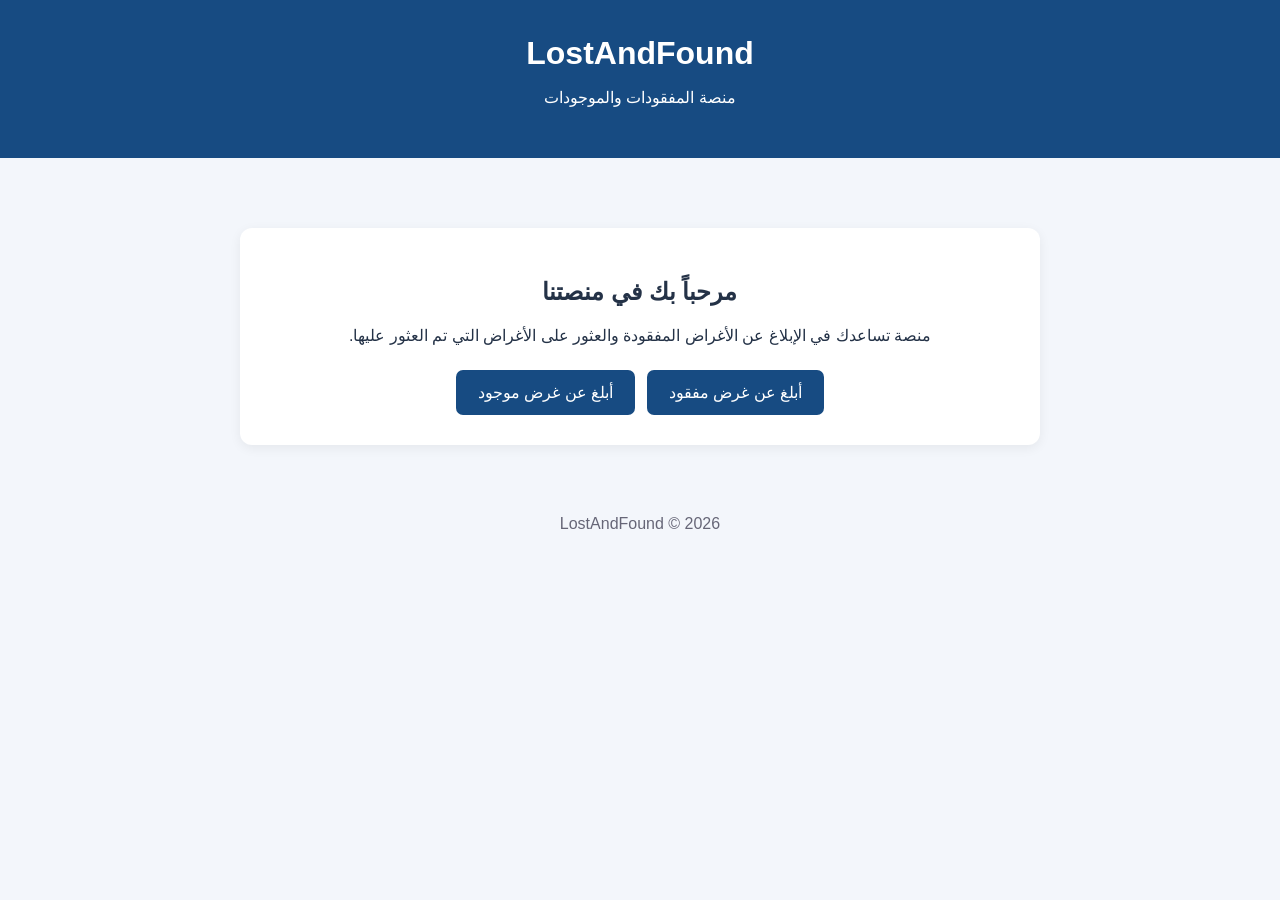
==== index.html @ efabbede "Add initial HTML structure for LostAndFound site" ====
<!DOCTYPE html>
<html lang="ar" dir="rtl">
<head>
    <meta charset="UTF-8">
    <meta name="viewport" content="width=device-width, initial-scale=1.0">
    <title>LostAndFound | المفقودات والموجودات</title>
    <style>
        body {
            font-family: Arial, sans-serif;
            margin: 0;
            background: #f3f6fb;
            color: #243247;
            text-align: center;
        }
        header {
            background: #174b82;
            color: white;
            padding: 35px 15px;
        }
        header h1 { margin: 0 0 12px; }
        main {
            max-width: 800px;
            margin: 50px auto;
            padding: 20px;
        }
        .card {
            background: white;
            padding: 30px;
            border-radius: 12px;
            box-shadow: 0 3px 12px #00000010;
        }
        .actions {
            display: flex;
            justify-content: center;
            gap: 12px;
            flex-wrap: wrap;
            margin-top: 25px;
        }
        button {
            background: #174b82;
            color: white;
            border: 0;
            padding: 13px 22px;
            border-radius: 7px;
            cursor: pointer;
            font-size: 16px;
        }
        button:hover { background: #10365e; }
        footer { margin-top: 45px; color: #667; }
    </style>
</head>
<body>
    <header>
        <h1>LostAndFound</h1>
        <p>منصة المفقودات والموجودات</p>
    </header>

    <main>
        <div class="card">
            <h2>مرحباً بك في منصتنا</h2>
            <p>
                منصة تساعدك في الإبلاغ عن الأغراض المفقودة
                والعثور على الأغراض التي تم العثور عليها.
            </p>

            <div class="actions">
                <button onclick="alert('سيتم تفعيل هذه الخدمة قريباً')">
                    أبلغ عن غرض مفقود
                </button>
                <button onclick="alert('سيتم تفعيل هذه الخدمة قريباً')">
                    أبلغ عن غرض موجود
                </button>
            </div>
        </div>
    </main>

    <footer>
        <p>LostAndFound © 2026</p>
    </footer>
</body>
</html>
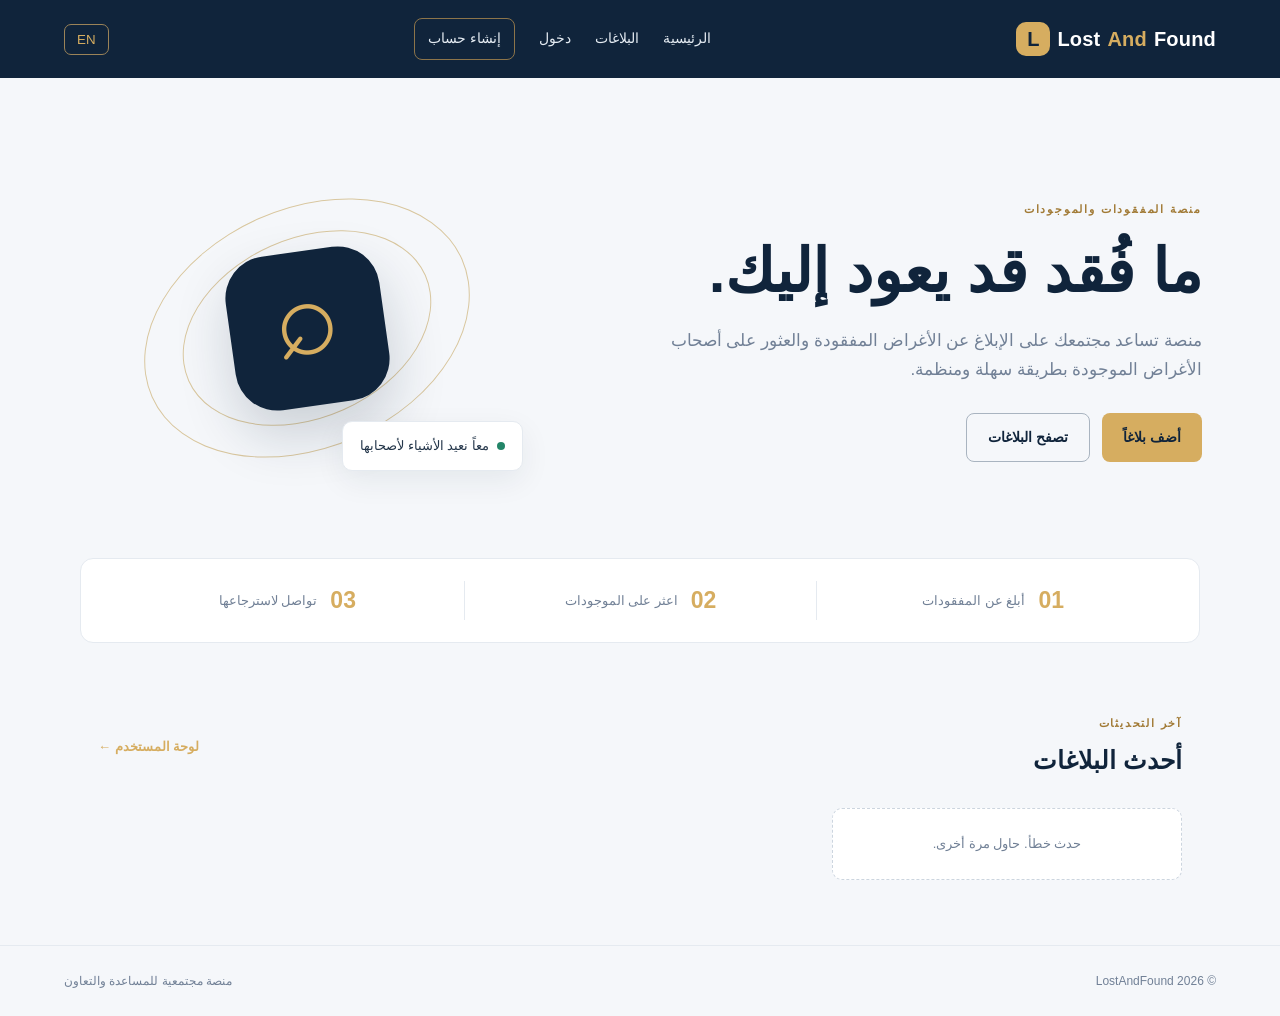
==== commit 196caad4: "Add files via upload" ====
--- a/index.html
+++ b/index.html
@@ -1,82 +1,21 @@
-
 <!DOCTYPE html>
 <html lang="ar" dir="rtl">
 <head>
-    <meta charset="UTF-8">
-    <meta name="viewport" content="width=device-width, initial-scale=1.0">
-    <title>LostAndFound | المفقودات والموجودات</title>
-    <style>
-        body {
-            font-family: Arial, sans-serif;
-            margin: 0;
-            background: #f3f6fb;
-            color: #243247;
-            text-align: center;
-        }
-        header {
-            background: #174b82;
-            color: white;
-            padding: 35px 15px;
-        }
-        header h1 { margin: 0 0 12px; }
-        main {
-            max-width: 800px;
-            margin: 50px auto;
-            padding: 20px;
-        }
-        .card {
-            background: white;
-            padding: 30px;
-            border-radius: 12px;
-            box-shadow: 0 3px 12px #00000010;
-        }
-        .actions {
-            display: flex;
-            justify-content: center;
-            gap: 12px;
-            flex-wrap: wrap;
-            margin-top: 25px;
-        }
-        button {
-            background: #174b82;
-            color: white;
-            border: 0;
-            padding: 13px 22px;
-            border-radius: 7px;
-            cursor: pointer;
-            font-size: 16px;
-        }
-        button:hover { background: #10365e; }
-        footer { margin-top: 45px; color: #667; }
-    </style>
+  <meta charset="UTF-8"><meta name="viewport" content="width=device-width, initial-scale=1">
+  <title>LostAndFound | المفقودات والموجودات</title><link rel="stylesheet" href="style.css">
 </head>
 <body>
-    <header>
-        <h1>LostAndFound</h1>
-        <p>منصة المفقودات والموجودات</p>
-    </header>
-
-    <main>
-        <div class="card">
-            <h2>مرحباً بك في منصتنا</h2>
-            <p>
-                منصة تساعدك في الإبلاغ عن الأغراض المفقودة
-                والعثور على الأغراض التي تم العثور عليها.
-            </p>
-
-            <div class="actions">
-                <button onclick="alert('سيتم تفعيل هذه الخدمة قريباً')">
-                    أبلغ عن غرض مفقود
-                </button>
-                <button onclick="alert('سيتم تفعيل هذه الخدمة قريباً')">
-                    أبلغ عن غرض موجود
-                </button>
-            </div>
-        </div>
-    </main>
-
-    <footer>
-        <p>LostAndFound © 2026</p>
-    </footer>
-</body>
-</html>
+<header class="topbar"><a class="brand" href="index.html"><span class="brand-mark">L</span> Lost<span>And</span>Found</a>
+<nav><a href="index.html" data-ar="الرئيسية" data-en="Home">الرئيسية</a><a href="#latest" data-ar="البلاغات" data-en="Reports">البلاغات</a><a href="login.html" data-ar="دخول" data-en="Login">دخول</a><a class="nav-cta" href="register.html" data-ar="إنشاء حساب" data-en="Create account">إنشاء حساب</a></nav>
+<button class="lang" id="langBtn" type="button">EN</button></header>
+<main>
+<section class="hero"><div class="hero-copy"><span class="eyebrow" data-ar="منصة المفقودات والموجودات" data-en="Lost & Found Community Platform">منصة المفقودات والموجودات</span>
+<h1 data-ar="ما فُقد قد يعود إليك." data-en="What was lost can find its way back.">ما فُقد قد يعود إليك.</h1>
+<p data-ar="منصة تساعد مجتمعك على الإبلاغ عن الأغراض المفقودة والعثور على أصحاب الأغراض الموجودة بطريقة سهلة ومنظمة." data-en="A simple way for your community to report lost items and help found belongings reach their owners.">منصة تساعد مجتمعك على الإبلاغ عن الأغراض المفقودة والعثور على أصحاب الأغراض الموجودة بطريقة سهلة ومنظمة.</p>
+<div class="hero-actions"><a class="btn btn-gold" href="report.html" data-ar="أضف بلاغاً" data-en="Post a report">أضف بلاغاً</a><a class="btn btn-outline" href="#latest" data-ar="تصفح البلاغات" data-en="Browse reports">تصفح البلاغات</a></div></div>
+<div class="hero-art"><div class="orbit orbit-one"></div><div class="orbit orbit-two"></div><div class="hero-symbol">⌕</div><div class="floating-card"><span class="dot"></span><span data-ar="معاً نعيد الأشياء لأصحابها" data-en="Together, things find their way home">معاً نعيد الأشياء لأصحابها</span></div></div></section>
+<section class="stats"><div><strong>01</strong><span data-ar="أبلغ عن المفقودات" data-en="Report lost items">أبلغ عن المفقودات</span></div><div><strong>02</strong><span data-ar="اعثر على الموجودات" data-en="Find found items">اعثر على الموجودات</span></div><div><strong>03</strong><span data-ar="تواصل لاسترجاعها" data-en="Request a return">تواصل لاسترجاعها</span></div></section>
+<section id="latest" class="section"><div class="section-heading"><div><span class="eyebrow" data-ar="آخر التحديثات" data-en="LATEST UPDATES">آخر التحديثات</span><h2 data-ar="أحدث البلاغات" data-en="Recent reports">أحدث البلاغات</h2></div><a class="text-link" href="login.html" data-ar="لوحة المستخدم ←" data-en="User dashboard →">لوحة المستخدم ←</a></div><div id="itemsGrid" class="items-grid"><p class="muted" data-ar="جارٍ تحميل البلاغات..." data-en="Loading reports...">جارٍ تحميل البلاغات...</p></div></section>
+</main><footer><span>© 2026 LostAndFound</span><span data-ar="منصة مجتمعية للمساعدة والتعاون" data-en="A community platform built on helping each other">منصة مجتمعية للمساعدة والتعاون</span></footer>
+<script src="app.js"></script><script>loadPublicItems();</script>
+</body></html>
--- a/style.css
+++ b/style.css
@@ -0,0 +1 @@
+:root{--navy:#10243b;--navy2:#183653;--gold:#d6ad60;--gold-light:#f3e6c8;--ink:#24364a;--muted:#718096;--paper:#f5f7fa;--white:#fff;--line:#e5eaf0;--green:#238568;--red:#b94a48}*{box-sizing:border-box}body{margin:0;background:var(--paper);color:var(--ink);font-family:Tahoma,Arial,sans-serif;line-height:1.7}a{color:inherit;text-decoration:none}.topbar{height:78px;background:var(--navy);color:#fff;display:flex;align-items:center;justify-content:space-between;padding:0 max(5%,calc((100% - 1180px)/2));gap:22px}.brand{font-size:20px;font-weight:800;letter-spacing:.2px;display:flex;align-items:center;gap:7px;direction:ltr}.brand>span:not(.brand-mark){color:var(--gold)}.brand-mark{display:grid;place-items:center;width:34px;height:34px;background:var(--gold);color:var(--navy);border-radius:10px;font-weight:900}.topbar nav,.top-actions{display:flex;align-items:center;gap:24px}.topbar nav a{font-size:14px;color:#e4ebf2}.topbar nav a:hover,.text-link{color:var(--gold)}.nav-cta{border:1px solid #8c744a;border-radius:8px;padding:8px 13px}.lang{background:transparent;color:var(--gold);border:1px solid #9b8358;border-radius:7px;padding:7px 12px;cursor:pointer}.hero{max-width:1180px;margin:55px auto 35px;padding:40px 28px;display:grid;grid-template-columns:1.15fr .85fr;align-items:center;gap:45px;min-height:390px}.eyebrow{font-size:11px;letter-spacing:1.8px;color:#a17a35;font-weight:800}.hero h1{font-size:clamp(38px,5vw,60px);line-height:1.25;color:var(--navy);margin:13px 0 18px;max-width:620px}.hero-copy>p{font-size:17px;color:var(--muted);max-width:580px}.hero-actions{display:flex;gap:12px;margin-top:28px;flex-wrap:wrap}.btn{display:inline-flex;align-items:center;justify-content:center;border:0;border-radius:8px;padding:12px 21px;font-weight:700;font-size:14px;cursor:pointer;transition:.2s}.btn-gold{background:var(--gold);color:var(--navy)}.btn-gold:hover{background:#e4c27e;transform:translateY(-1px)}.btn-outline{border:1px solid #a9b4c0;color:var(--navy);background:transparent}.topbar .btn-outline{color:#fff;border-color:#8292a2}.btn-small{padding:7px 12px}.btn-full{width:100%;margin-top:18px}.hero-art{height:310px;position:relative;display:grid;place-items:center}.orbit{position:absolute;border:1px solid #d9c79f;border-radius:50%;transform:rotate(-24deg)}.orbit-one{width:260px;height:180px}.orbit-two{width:340px;height:240px}.hero-symbol{width:155px;height:155px;border-radius:42px;background:var(--navy);color:var(--gold);font-size:110px;line-height:130px;text-align:center;box-shadow:0 25px 55px #10243b30;transform:rotate(-8deg)}.floating-card{position:absolute;bottom:12px;right:3%;background:#fff;border:1px solid var(--line);padding:13px 17px;border-radius:10px;box-shadow:0 10px 30px #10243b12;font-size:13px}.dot{display:inline-block;width:8px;height:8px;background:var(--green);border-radius:50%;margin-inline-end:8px}.stats{max-width:1120px;margin:0 auto 55px;display:grid;grid-template-columns:repeat(3,1fr);background:#fff;border:1px solid var(--line);border-radius:13px;padding:22px 30px}.stats div{display:flex;align-items:center;gap:13px;justify-content:center;border-inline-end:1px solid var(--line)}.stats div:last-child{border:0}.stats strong{font-size:23px;color:var(--gold)}.stats span{font-size:13px;color:var(--muted)}.section{max-width:1120px;margin:65px auto;padding:0 18px}.section-heading{display:flex;align-items:center;justify-content:space-between;margin-bottom:22px}.section-heading h2{font-size:25px;color:var(--navy);margin:4px 0}.text-link{font-size:13px;font-weight:700}.items-grid{display:grid;grid-template-columns:repeat(3,1fr);gap:17px}.item-card,.auth-card,.form-card{background:#fff;border:1px solid var(--line);border-radius:13px;padding:22px;box-shadow:0 8px 24px #10243b08}.item-card h3{margin:8px 0;color:var(--navy)}.item-card p{color:var(--muted);font-size:13px}.item-meta{display:flex;gap:12px;flex-wrap:wrap;color:var(--muted);font-size:12px}.tag{display:inline-block;padding:4px 9px;border-radius:20px;background:var(--gold-light);color:#78591e;font-size:11px;font-weight:700}.tag.lost{background:#fbe9e7;color:#a4423e}.item-image{width:100%;height:145px;object-fit:cover;border-radius:9px;background:#edf1f5}.muted{color:var(--muted)}footer{border-top:1px solid var(--line);padding:25px 5%;display:flex;justify-content:space-between;color:var(--muted);font-size:12px}.auth-page{min-height:100vh;background:linear-gradient(135deg,#f4f6f9,#e9eef4)}.auth-wrap{min-height:calc(100vh - 78px);display:grid;place-items:center;padding:35px 16px}.auth-card,.form-card{width:min(100%,480px);padding:36px}.auth-card h1,.form-card h1{color:var(--navy);font-size:29px;margin:7px 0}.auth-card form,.form-card form{margin-top:25px}.auth-switch{text-align:center;font-size:13px;color:var(--muted);margin:23px 0 0}.auth-switch a{color:#9b742f;font-weight:700}label{display:block;font-size:13px;font-weight:700;color:var(--navy);margin:15px 0 7px}input,select,textarea{width:100%;padding:12px 13px;border:1px solid #dce3ea;border-radius:8px;background:#fff;font:inherit;font-size:14px;color:var(--ink);outline:none}input:focus,select:focus,textarea:focus{border-color:#b99552;box-shadow:0 0 0 3px #d6ad6020}textarea{resize:vertical}.form-message{font-size:13px;min-height:20px;color:var(--red)}.form-message.success{color:var(--green)}.form-wrap{max-width:720px;margin:45px auto;padding:0 16px}.form-card{width:100%}.dashboard{max-width:1120px;margin:45px auto;padding:0 18px}.welcome-row{display:flex;justify-content:space-between;align-items:center;gap:15px}.welcome-row h1{color:var(--navy);margin:4px 0}.claims-list{display:grid;gap:12px}.claim-row{background:#fff;border:1px solid var(--line);border-radius:10px;padding:16px 18px;display:flex;justify-content:space-between;align-items:center;gap:15px}.claim-row p{margin:4px 0;color:var(--muted);font-size:13px}.claim-actions{display:flex;gap:8px;flex-wrap:wrap}.empty{background:#fff;border:1px dashed #ccd5df;border-radius:10px;padding:24px;text-align:center;color:var(--muted);font-size:13px}.status-select{width:auto;padding:7px;font-size:12px}.rtl{direction:rtl}@media(max-width:800px){.hero{grid-template-columns:1fr;margin-top:20px;padding:25px 20px}.hero-art{height:240px}.items-grid{grid-template-columns:repeat(2,1fr)}.stats{margin:0 15px 35px;padding:18px 8px}.stats div{gap:6px;flex-direction:column;text-align:center}.topbar{padding:0 16px}.topbar nav{gap:10px}.topbar nav a{font-size:12px}}@media(max-width:560px){.topbar{height:auto;min-height:70px;flex-wrap:wrap;padding:13px 15px}.topbar nav{order:3;width:100%;justify-content:center}.items-grid{grid-template-columns:1fr}.auth-card,.form-card{padding:25px 19px}.section{margin:40px auto}.claim-row,.welcome-row{align-items:flex-start;flex-direction:column}footer{gap:8px;flex-direction:column}.hero h1{font-size:38px}}
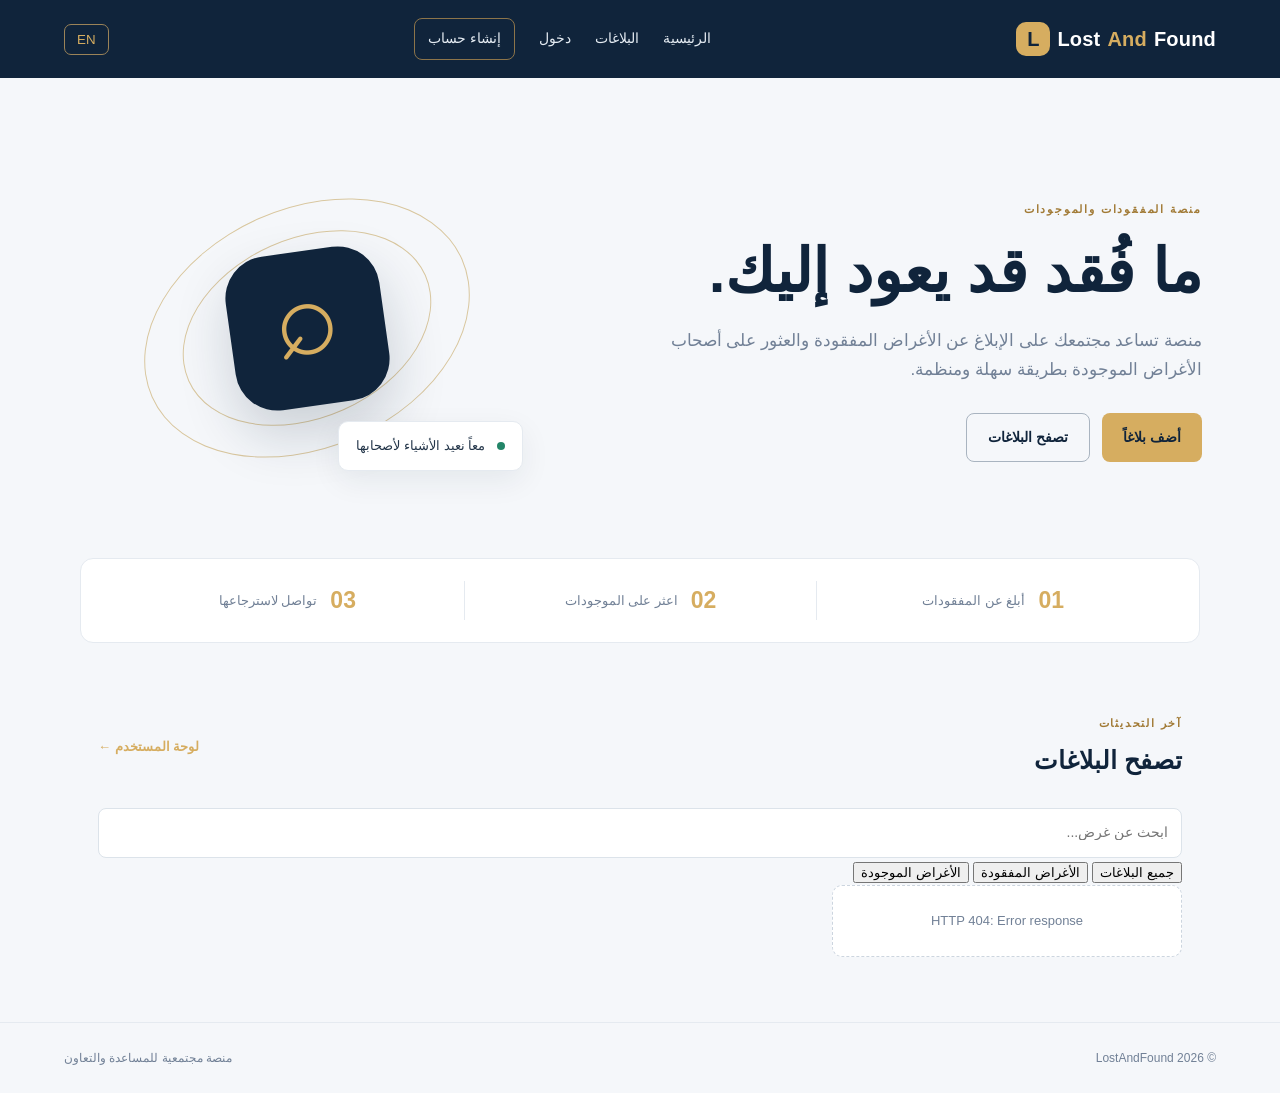
==== commit d7c95b69: "Refactor HTML structure and content" ====
--- a/index.html
+++ b/index.html
@@ -1,21 +1,189 @@
+
 <!DOCTYPE html>
 <html lang="ar" dir="rtl">
 <head>
-  <meta charset="UTF-8"><meta name="viewport" content="width=device-width, initial-scale=1">
-  <title>LostAndFound | المفقودات والموجودات</title><link rel="stylesheet" href="style.css">
+  <meta charset="UTF-8">
+  <meta name="viewport" content="width=device-width, initial-scale=1">
+  <title>LostAndFound | المفقودات والموجودات</title>
+  <link rel="stylesheet" href="style.css">
 </head>
 <body>
-<header class="topbar"><a class="brand" href="index.html"><span class="brand-mark">L</span> Lost<span>And</span>Found</a>
-<nav><a href="index.html" data-ar="الرئيسية" data-en="Home">الرئيسية</a><a href="#latest" data-ar="البلاغات" data-en="Reports">البلاغات</a><a href="login.html" data-ar="دخول" data-en="Login">دخول</a><a class="nav-cta" href="register.html" data-ar="إنشاء حساب" data-en="Create account">إنشاء حساب</a></nav>
-<button class="lang" id="langBtn" type="button">EN</button></header>
+
+<header class="topbar">
+  <a class="brand" href="index.html">
+    <span class="brand-mark">L</span>
+    Lost<span>And</span>Found
+  </a>
+
+  <nav>
+    <a href="index.html" data-ar="الرئيسية" data-en="Home">الرئيسية</a>
+    <a href="#latest" data-ar="البلاغات" data-en="Reports">البلاغات</a>
+    <a href="login.html" data-ar="دخول" data-en="Login">دخول</a>
+    <a class="nav-cta" href="register.html"
+       data-ar="إنشاء حساب" data-en="Create account">إنشاء حساب</a>
+  </nav>
+
+  <button class="lang" id="langBtn" type="button">EN</button>
+</header>
+
 <main>
-<section class="hero"><div class="hero-copy"><span class="eyebrow" data-ar="منصة المفقودات والموجودات" data-en="Lost & Found Community Platform">منصة المفقودات والموجودات</span>
-<h1 data-ar="ما فُقد قد يعود إليك." data-en="What was lost can find its way back.">ما فُقد قد يعود إليك.</h1>
-<p data-ar="منصة تساعد مجتمعك على الإبلاغ عن الأغراض المفقودة والعثور على أصحاب الأغراض الموجودة بطريقة سهلة ومنظمة." data-en="A simple way for your community to report lost items and help found belongings reach their owners.">منصة تساعد مجتمعك على الإبلاغ عن الأغراض المفقودة والعثور على أصحاب الأغراض الموجودة بطريقة سهلة ومنظمة.</p>
-<div class="hero-actions"><a class="btn btn-gold" href="report.html" data-ar="أضف بلاغاً" data-en="Post a report">أضف بلاغاً</a><a class="btn btn-outline" href="#latest" data-ar="تصفح البلاغات" data-en="Browse reports">تصفح البلاغات</a></div></div>
-<div class="hero-art"><div class="orbit orbit-one"></div><div class="orbit orbit-two"></div><div class="hero-symbol">⌕</div><div class="floating-card"><span class="dot"></span><span data-ar="معاً نعيد الأشياء لأصحابها" data-en="Together, things find their way home">معاً نعيد الأشياء لأصحابها</span></div></div></section>
-<section class="stats"><div><strong>01</strong><span data-ar="أبلغ عن المفقودات" data-en="Report lost items">أبلغ عن المفقودات</span></div><div><strong>02</strong><span data-ar="اعثر على الموجودات" data-en="Find found items">اعثر على الموجودات</span></div><div><strong>03</strong><span data-ar="تواصل لاسترجاعها" data-en="Request a return">تواصل لاسترجاعها</span></div></section>
-<section id="latest" class="section"><div class="section-heading"><div><span class="eyebrow" data-ar="آخر التحديثات" data-en="LATEST UPDATES">آخر التحديثات</span><h2 data-ar="أحدث البلاغات" data-en="Recent reports">أحدث البلاغات</h2></div><a class="text-link" href="login.html" data-ar="لوحة المستخدم ←" data-en="User dashboard →">لوحة المستخدم ←</a></div><div id="itemsGrid" class="items-grid"><p class="muted" data-ar="جارٍ تحميل البلاغات..." data-en="Loading reports...">جارٍ تحميل البلاغات...</p></div></section>
-</main><footer><span>© 2026 LostAndFound</span><span data-ar="منصة مجتمعية للمساعدة والتعاون" data-en="A community platform built on helping each other">منصة مجتمعية للمساعدة والتعاون</span></footer>
-<script src="app.js"></script><script>loadPublicItems();</script>
-</body></html>+
+  <!-- القسم الرئيسي -->
+  <section class="hero">
+    <div class="hero-copy">
+      <span class="eyebrow"
+        data-ar="منصة المفقودات والموجودات"
+        data-en="Lost & Found Community Platform">
+        منصة المفقودات والموجودات
+      </span>
+
+      <h1
+        data-ar="ما فُقد قد يعود إليك."
+        data-en="What was lost can find its way back.">
+        ما فُقد قد يعود إليك.
+      </h1>
+
+      <p
+        data-ar="منصة تساعد مجتمعك على الإبلاغ عن الأغراض المفقودة والعثور على أصحاب الأغراض الموجودة بطريقة سهلة ومنظمة."
+        data-en="A simple way for your community to report lost items and help found belongings reach their owners.">
+        منصة تساعد مجتمعك على الإبلاغ عن الأغراض المفقودة والعثور على أصحاب الأغراض الموجودة بطريقة سهلة ومنظمة.
+      </p>
+
+      <div class="hero-actions">
+        <a class="btn btn-gold" href="report.html"
+           data-ar="أضف بلاغاً" data-en="Post a report">
+          أضف بلاغاً
+        </a>
+
+        <a class="btn btn-outline" href="#latest"
+           data-ar="تصفح البلاغات" data-en="Browse reports">
+          تصفح البلاغات
+        </a>
+      </div>
+    </div>
+
+    <div class="hero-art">
+      <div class="orbit orbit-one"></div>
+      <div class="orbit orbit-two"></div>
+      <div class="hero-symbol">⌕</div>
+
+      <div class="floating-card">
+        <span class="dot"></span>
+        <span data-ar="معاً نعيد الأشياء لأصحابها"
+              data-en="Together, things find their way home">
+          معاً نعيد الأشياء لأصحابها
+        </span>
+      </div>
+    </div>
+  </section>
+
+  <!-- خطوات استخدام المنصة -->
+  <section class="stats">
+    <div>
+      <strong>01</strong>
+      <span data-ar="أبلغ عن المفقودات"
+            data-en="Report lost items">أبلغ عن المفقودات</span>
+    </div>
+
+    <div>
+      <strong>02</strong>
+      <span data-ar="اعثر على الموجودات"
+            data-en="Find found items">اعثر على الموجودات</span>
+    </div>
+
+    <div>
+      <strong>03</strong>
+      <span data-ar="تواصل لاسترجاعها"
+            data-en="Request a return">تواصل لاسترجاعها</span>
+    </div>
+  </section>
+
+  <!-- البلاغات والتصنيف -->
+  <section id="latest" class="section">
+
+    <div class="section-heading">
+      <div>
+        <span class="eyebrow"
+          data-ar="آخر التحديثات"
+          data-en="LATEST UPDATES">آخر التحديثات</span>
+
+        <h2 data-ar="تصفح البلاغات"
+            data-en="Browse reports">تصفح البلاغات</h2>
+      </div>
+
+      <a class="text-link" href="login.html"
+         data-ar="لوحة المستخدم ←"
+         data-en="User dashboard →">
+        لوحة المستخدم ←
+      </a>
+    </div>
+
+    <!-- البحث -->
+    <div class="report-filters">
+
+      <input
+        type="search"
+        id="reportSearch"
+        class="report-search"
+        placeholder="ابحث عن غرض..."
+        data-ar-placeholder="ابحث عن غرض..."
+        data-en-placeholder="Search for an item..."
+        aria-label="Search reports">
+
+      <!-- أزرار التصنيف -->
+      <div class="filter-buttons">
+
+        <button type="button"
+          class="filter-btn active"
+          data-filter="all"
+          onclick="filterPublicItems('all')">
+          <span data-ar="جميع البلاغات"
+                data-en="All reports">جميع البلاغات</span>
+        </button>
+
+        <button type="button"
+          class="filter-btn"
+          data-filter="lost"
+          onclick="filterPublicItems('lost')">
+          <span data-ar="الأغراض المفقودة"
+                data-en="Lost items">الأغراض المفقودة</span>
+        </button>
+
+        <button type="button"
+          class="filter-btn"
+          data-filter="found"
+          onclick="filterPublicItems('found')">
+          <span data-ar="الأغراض الموجودة"
+                data-en="Found items">الأغراض الموجودة</span>
+        </button>
+
+      </div>
+    </div>
+
+    <!-- مكان عرض البلاغات -->
+    <div id="itemsGrid" class="items-grid">
+      <p class="muted"
+         data-ar="جارٍ تحميل البلاغات..."
+         data-en="Loading reports...">
+        جارٍ تحميل البلاغات...
+      </p>
+    </div>
+
+  </section>
+</main>
+
+<footer>
+  <span>© 2026 LostAndFound</span>
+  <span data-ar="منصة مجتمعية للمساعدة والتعاون"
+        data-en="A community platform built on helping each other">
+    منصة مجتمعية للمساعدة والتعاون
+  </span>
+</footer>
+
+<script src="app.js"></script>
+<script>
+  loadPublicItems();
+</script>
+
+</body>
+</html>
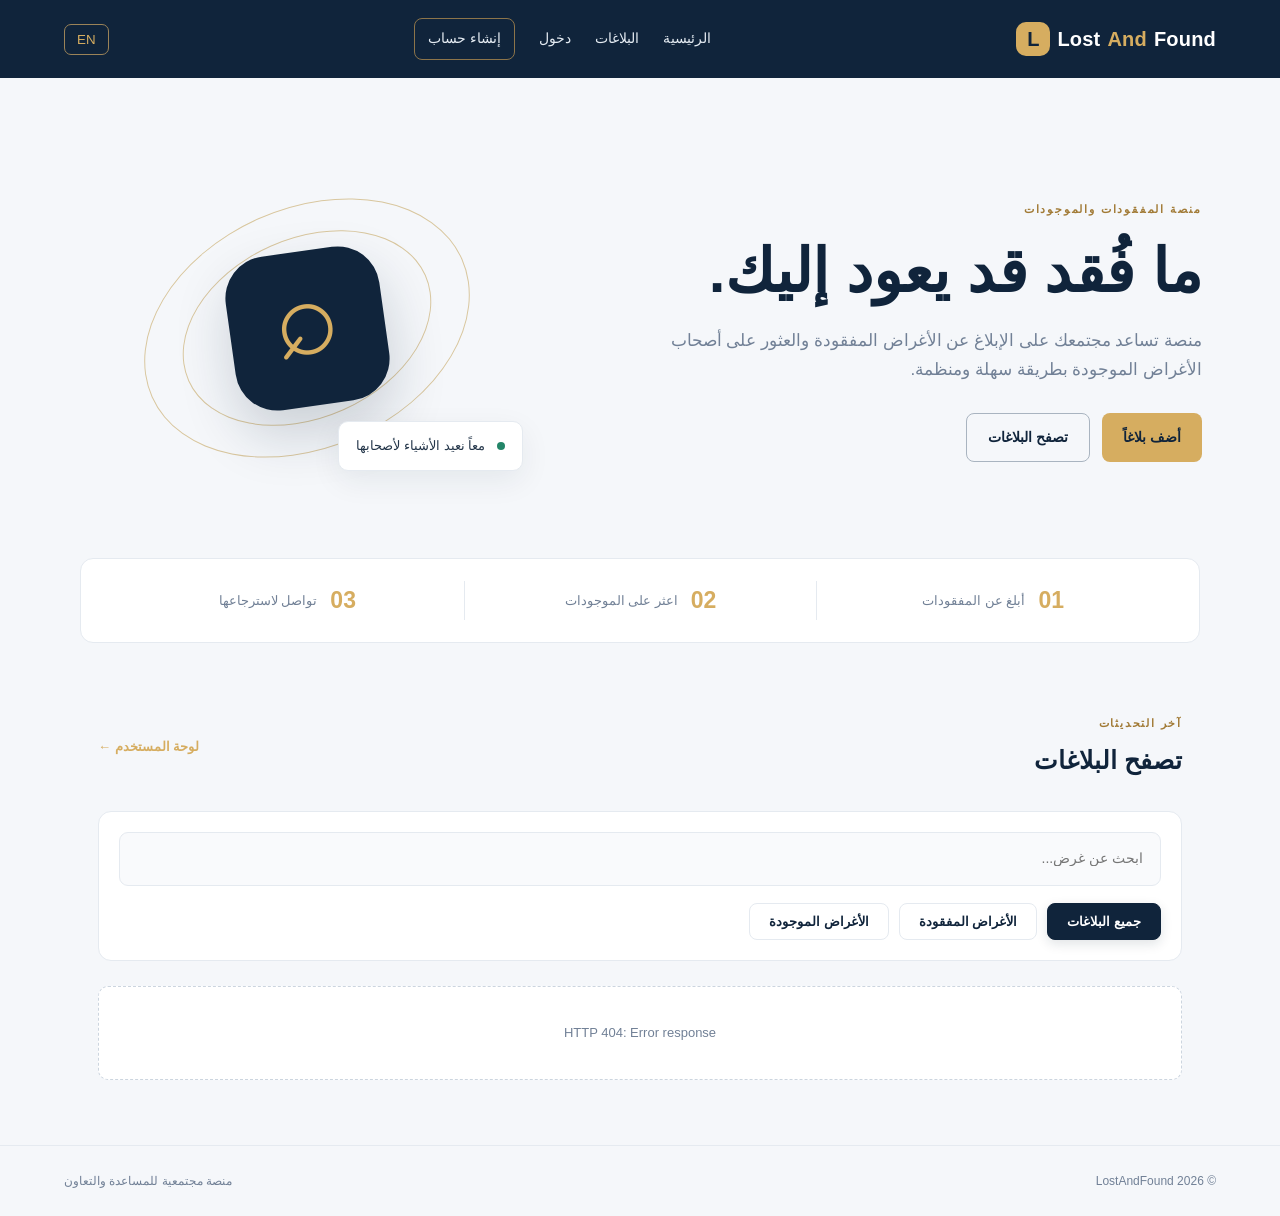
==== commit 4fb840b6: "Update comments in index.html for clarity" ====
--- a/index.html
+++ b/index.html
@@ -118,7 +118,7 @@
       </a>
     </div>
 
-    <!-- البحث -->
+    <!-- البحث والتصفية -->
     <div class="report-filters">
 
       <input
@@ -130,7 +130,6 @@
         data-en-placeholder="Search for an item..."
         aria-label="Search reports">
 
-      <!-- أزرار التصنيف -->
       <div class="filter-buttons">
 
         <button type="button"
--- a/style.css
+++ b/style.css
@@ -1 +1,113 @@
-:root{--navy:#10243b;--navy2:#183653;--gold:#d6ad60;--gold-light:#f3e6c8;--ink:#24364a;--muted:#718096;--paper:#f5f7fa;--white:#fff;--line:#e5eaf0;--green:#238568;--red:#b94a48}*{box-sizing:border-box}body{margin:0;background:var(--paper);color:var(--ink);font-family:Tahoma,Arial,sans-serif;line-height:1.7}a{color:inherit;text-decoration:none}.topbar{height:78px;background:var(--navy);color:#fff;display:flex;align-items:center;justify-content:space-between;padding:0 max(5%,calc((100% - 1180px)/2));gap:22px}.brand{font-size:20px;font-weight:800;letter-spacing:.2px;display:flex;align-items:center;gap:7px;direction:ltr}.brand>span:not(.brand-mark){color:var(--gold)}.brand-mark{display:grid;place-items:center;width:34px;height:34px;background:var(--gold);color:var(--navy);border-radius:10px;font-weight:900}.topbar nav,.top-actions{display:flex;align-items:center;gap:24px}.topbar nav a{font-size:14px;color:#e4ebf2}.topbar nav a:hover,.text-link{color:var(--gold)}.nav-cta{border:1px solid #8c744a;border-radius:8px;padding:8px 13px}.lang{background:transparent;color:var(--gold);border:1px solid #9b8358;border-radius:7px;padding:7px 12px;cursor:pointer}.hero{max-width:1180px;margin:55px auto 35px;padding:40px 28px;display:grid;grid-template-columns:1.15fr .85fr;align-items:center;gap:45px;min-height:390px}.eyebrow{font-size:11px;letter-spacing:1.8px;color:#a17a35;font-weight:800}.hero h1{font-size:clamp(38px,5vw,60px);line-height:1.25;color:var(--navy);margin:13px 0 18px;max-width:620px}.hero-copy>p{font-size:17px;color:var(--muted);max-width:580px}.hero-actions{display:flex;gap:12px;margin-top:28px;flex-wrap:wrap}.btn{display:inline-flex;align-items:center;justify-content:center;border:0;border-radius:8px;padding:12px 21px;font-weight:700;font-size:14px;cursor:pointer;transition:.2s}.btn-gold{background:var(--gold);color:var(--navy)}.btn-gold:hover{background:#e4c27e;transform:translateY(-1px)}.btn-outline{border:1px solid #a9b4c0;color:var(--navy);background:transparent}.topbar .btn-outline{color:#fff;border-color:#8292a2}.btn-small{padding:7px 12px}.btn-full{width:100%;margin-top:18px}.hero-art{height:310px;position:relative;display:grid;place-items:center}.orbit{position:absolute;border:1px solid #d9c79f;border-radius:50%;transform:rotate(-24deg)}.orbit-one{width:260px;height:180px}.orbit-two{width:340px;height:240px}.hero-symbol{width:155px;height:155px;border-radius:42px;background:var(--navy);color:var(--gold);font-size:110px;line-height:130px;text-align:center;box-shadow:0 25px 55px #10243b30;transform:rotate(-8deg)}.floating-card{position:absolute;bottom:12px;right:3%;background:#fff;border:1px solid var(--line);padding:13px 17px;border-radius:10px;box-shadow:0 10px 30px #10243b12;font-size:13px}.dot{display:inline-block;width:8px;height:8px;background:var(--green);border-radius:50%;margin-inline-end:8px}.stats{max-width:1120px;margin:0 auto 55px;display:grid;grid-template-columns:repeat(3,1fr);background:#fff;border:1px solid var(--line);border-radius:13px;padding:22px 30px}.stats div{display:flex;align-items:center;gap:13px;justify-content:center;border-inline-end:1px solid var(--line)}.stats div:last-child{border:0}.stats strong{font-size:23px;color:var(--gold)}.stats span{font-size:13px;color:var(--muted)}.section{max-width:1120px;margin:65px auto;padding:0 18px}.section-heading{display:flex;align-items:center;justify-content:space-between;margin-bottom:22px}.section-heading h2{font-size:25px;color:var(--navy);margin:4px 0}.text-link{font-size:13px;font-weight:700}.items-grid{display:grid;grid-template-columns:repeat(3,1fr);gap:17px}.item-card,.auth-card,.form-card{background:#fff;border:1px solid var(--line);border-radius:13px;padding:22px;box-shadow:0 8px 24px #10243b08}.item-card h3{margin:8px 0;color:var(--navy)}.item-card p{color:var(--muted);font-size:13px}.item-meta{display:flex;gap:12px;flex-wrap:wrap;color:var(--muted);font-size:12px}.tag{display:inline-block;padding:4px 9px;border-radius:20px;background:var(--gold-light);color:#78591e;font-size:11px;font-weight:700}.tag.lost{background:#fbe9e7;color:#a4423e}.item-image{width:100%;height:145px;object-fit:cover;border-radius:9px;background:#edf1f5}.muted{color:var(--muted)}footer{border-top:1px solid var(--line);padding:25px 5%;display:flex;justify-content:space-between;color:var(--muted);font-size:12px}.auth-page{min-height:100vh;background:linear-gradient(135deg,#f4f6f9,#e9eef4)}.auth-wrap{min-height:calc(100vh - 78px);display:grid;place-items:center;padding:35px 16px}.auth-card,.form-card{width:min(100%,480px);padding:36px}.auth-card h1,.form-card h1{color:var(--navy);font-size:29px;margin:7px 0}.auth-card form,.form-card form{margin-top:25px}.auth-switch{text-align:center;font-size:13px;color:var(--muted);margin:23px 0 0}.auth-switch a{color:#9b742f;font-weight:700}label{display:block;font-size:13px;font-weight:700;color:var(--navy);margin:15px 0 7px}input,select,textarea{width:100%;padding:12px 13px;border:1px solid #dce3ea;border-radius:8px;background:#fff;font:inherit;font-size:14px;color:var(--ink);outline:none}input:focus,select:focus,textarea:focus{border-color:#b99552;box-shadow:0 0 0 3px #d6ad6020}textarea{resize:vertical}.form-message{font-size:13px;min-height:20px;color:var(--red)}.form-message.success{color:var(--green)}.form-wrap{max-width:720px;margin:45px auto;padding:0 16px}.form-card{width:100%}.dashboard{max-width:1120px;margin:45px auto;padding:0 18px}.welcome-row{display:flex;justify-content:space-between;align-items:center;gap:15px}.welcome-row h1{color:var(--navy);margin:4px 0}.claims-list{display:grid;gap:12px}.claim-row{background:#fff;border:1px solid var(--line);border-radius:10px;padding:16px 18px;display:flex;justify-content:space-between;align-items:center;gap:15px}.claim-row p{margin:4px 0;color:var(--muted);font-size:13px}.claim-actions{display:flex;gap:8px;flex-wrap:wrap}.empty{background:#fff;border:1px dashed #ccd5df;border-radius:10px;padding:24px;text-align:center;color:var(--muted);font-size:13px}.status-select{width:auto;padding:7px;font-size:12px}.rtl{direction:rtl}@media(max-width:800px){.hero{grid-template-columns:1fr;margin-top:20px;padding:25px 20px}.hero-art{height:240px}.items-grid{grid-template-columns:repeat(2,1fr)}.stats{margin:0 15px 35px;padding:18px 8px}.stats div{gap:6px;flex-direction:column;text-align:center}.topbar{padding:0 16px}.topbar nav{gap:10px}.topbar nav a{font-size:12px}}@media(max-width:560px){.topbar{height:auto;min-height:70px;flex-wrap:wrap;padding:13px 15px}.topbar nav{order:3;width:100%;justify-content:center}.items-grid{grid-template-columns:1fr}.auth-card,.form-card{padding:25px 19px}.section{margin:40px auto}.claim-row,.welcome-row{align-items:flex-start;flex-direction:column}footer{gap:8px;flex-direction:column}.hero h1{font-size:38px}}+:root{--navy:#10243b;--navy2:#183653;--gold:#d6ad60;--gold-light:#f3e6c8;--ink:#24364a;--muted:#718096;--paper:#f5f7fa;--white:#fff;--line:#e5eaf0;--green:#238568;--red:#b94a48}*{box-sizing:border-box}body{margin:0;background:var(--paper);color:var(--ink);font-family:Tahoma,Arial,sans-serif;line-height:1.7}a{color:inherit;text-decoration:none}.topbar{height:78px;background:var(--navy);color:#fff;display:flex;align-items:center;justify-content:space-between;padding:0 max(5%,calc((100% - 1180px)/2));gap:22px}.brand{font-size:20px;font-weight:800;letter-spacing:.2px;display:flex;align-items:center;gap:7px;direction:ltr}.brand>span:not(.brand-mark){color:var(--gold)}.brand-mark{display:grid;place-items:center;width:34px;height:34px;background:var(--gold);color:var(--navy);border-radius:10px;font-weight:900}.topbar nav,.top-actions{display:flex;align-items:center;gap:24px}.topbar nav a{font-size:14px;color:#e4ebf2}.topbar nav a:hover,.text-link{color:var(--gold)}.nav-cta{border:1px solid #8c744a;border-radius:8px;padding:8px 13px}.lang{background:transparent;color:var(--gold);border:1px solid #9b8358;border-radius:7px;padding:7px 12px;cursor:pointer}.hero{max-width:1180px;margin:55px auto 35px;padding:40px 28px;display:grid;grid-template-columns:1.15fr .85fr;align-items:center;gap:45px;min-height:390px}.eyebrow{font-size:11px;letter-spacing:1.8px;color:#a17a35;font-weight:800}.hero h1{font-size:clamp(38px,5vw,60px);line-height:1.25;color:var(--navy);margin:13px 0 18px;max-width:620px}.hero-copy>p{font-size:17px;color:var(--muted);max-width:580px}.hero-actions{display:flex;gap:12px;margin-top:28px;flex-wrap:wrap}.btn{display:inline-flex;align-items:center;justify-content:center;border:0;border-radius:8px;padding:12px 21px;font-weight:700;font-size:14px;cursor:pointer;transition:.2s}.btn-gold{background:var(--gold);color:var(--navy)}.btn-gold:hover{background:#e4c27e;transform:translateY(-1px)}.btn-outline{border:1px solid #a9b4c0;color:var(--navy);background:transparent}.topbar .btn-outline{color:#fff;border-color:#8292a2}.btn-small{padding:7px 12px}.btn-full{width:100%;margin-top:18px}.hero-art{height:310px;position:relative;display:grid;place-items:center}.orbit{position:absolute;border:1px solid #d9c79f;border-radius:50%;transform:rotate(-24deg)}.orbit-one{width:260px;height:180px}.orbit-two{width:340px;height:240px}.hero-symbol{width:155px;height:155px;border-radius:42px;background:var(--navy);color:var(--gold);font-size:110px;line-height:130px;text-align:center;box-shadow:0 25px 55px #10243b30;transform:rotate(-8deg)}.floating-card{position:absolute;bottom:12px;right:3%;background:#fff;border:1px solid var(--line);padding:13px 17px;border-radius:10px;box-shadow:0 10px 30px #10243b12;font-size:13px}.dot{display:inline-block;width:8px;height:8px;background:var(--green);border-radius:50%;margin-inline-end:8px}.stats{max-width:1120px;margin:0 auto 55px;display:grid;grid-template-columns:repeat(3,1fr);background:#fff;border:1px solid var(--line);border-radius:13px;padding:22px 30px}.stats div{display:flex;align-items:center;gap:13px;justify-content:center;border-inline-end:1px solid var(--line)}.stats div:last-child{border:0}.stats strong{font-size:23px;color:var(--gold)}.stats span{font-size:13px;color:var(--muted)}.section{max-width:1120px;margin:65px auto;padding:0 18px}.section-heading{display:flex;align-items:center;justify-content:space-between;margin-bottom:22px}.section-heading h2{font-size:25px;color:var(--navy);margin:4px 0}.text-link{font-size:13px;font-weight:700}.items-grid{display:grid;grid-template-columns:repeat(3,1fr);gap:17px}.item-card,.auth-card,.form-card{background:#fff;border:1px solid var(--line);border-radius:13px;padding:22px;box-shadow:0 8px 24px #10243b08}.item-card h3{margin:8px 0;color:var(--navy)}.item-card p{color:var(--muted);font-size:13px}.item-meta{display:flex;gap:12px;flex-wrap:wrap;color:var(--muted);font-size:12px}.tag{display:inline-block;padding:4px 9px;border-radius:20px;background:var(--gold-light);color:#78591e;font-size:11px;font-weight:700}.tag.lost{background:#fbe9e7;color:#a4423e}.item-image{width:100%;height:145px;object-fit:cover;border-radius:9px;background:#edf1f5}.muted{color:var(--muted)}footer{border-top:1px solid var(--line);padding:25px 5%;display:flex;justify-content:space-between;color:var(--muted);font-size:12px}.auth-page{min-height:100vh;background:linear-gradient(135deg,#f4f6f9,#e9eef4)}.auth-wrap{min-height:calc(100vh - 78px);display:grid;place-items:center;padding:35px 16px}.auth-card,.form-card{width:min(100%,480px);padding:36px}.auth-card h1,.form-card h1{color:var(--navy);font-size:29px;margin:7px 0}.auth-card form,.form-card form{margin-top:25px}.auth-switch{text-align:center;font-size:13px;color:var(--muted);margin:23px 0 0}.auth-switch a{color:#9b742f;font-weight:700}label{display:block;font-size:13px;font-weight:700;color:var(--navy);margin:15px 0 7px}input,select,textarea{width:100%;padding:12px 13px;border:1px solid #dce3ea;border-radius:8px;background:#fff;font:inherit;font-size:14px;color:var(--ink);outline:none}input:focus,select:focus,textarea:focus{border-color:#b99552;box-shadow:0 0 0 3px #d6ad6020}textarea{resize:vertical}.form-message{font-size:13px;min-height:20px;color:var(--red)}.form-message.success{color:var(--green)}.form-wrap{max-width:720px;margin:45px auto;padding:0 16px}.form-card{width:100%}.dashboard{max-width:1120px;margin:45px auto;padding:0 18px}.welcome-row{display:flex;justify-content:space-between;align-items:center;gap:15px}.welcome-row h1{color:var(--navy);margin:4px 0}.claims-list{display:grid;gap:12px}.claim-row{background:#fff;border:1px solid var(--line);border-radius:10px;padding:16px 18px;display:flex;justify-content:space-between;align-items:center;gap:15px}.claim-row p{margin:4px 0;color:var(--muted);font-size:13px}.claim-actions{display:flex;gap:8px;flex-wrap:wrap}.empty{background:#fff;border:1px dashed #ccd5df;border-radius:10px;padding:24px;text-align:center;color:var(--muted);font-size:13px}.status-select{width:auto;padding:7px;font-size:12px}.rtl{direction:rtl}@media(max-width:800px){.hero{grid-template-columns:1fr;margin-top:20px;padding:25px 20px}.hero-art{height:240px}.items-grid{grid-template-columns:repeat(2,1fr)}.stats{margin:0 15px 35px;padding:18px 8px}.stats div{gap:6px;flex-direction:column;text-align:center}.topbar{padding:0 16px}.topbar nav{gap:10px}.topbar nav a{font-size:12px}}@media(max-width:560px){.topbar{height:auto;min-height:70px;flex-wrap:wrap;padding:13px 15px}.topbar nav{order:3;width:100%;justify-content:center}.items-grid{grid-template-columns:1fr}.auth-card,.form-card{padding:25px 19px}.section{margin:40px auto}.claim-row,.welcome-row{align-items:flex-start;flex-direction:column}footer{gap:8px;flex-direction:column}.hero h1{font-size:38px}}
+
+/* ===== Public Reports Filters ===== */
+
+.report-filters {
+  margin: 25px 0;
+  padding: 20px;
+  background: var(--white);
+  border: 1px solid var(--line);
+  border-radius: 13px;
+  display: flex;
+  flex-direction: column;
+  gap: 17px;
+}
+
+.report-search {
+  max-width: 100%;
+  padding: 14px 17px;
+  border: 1px solid var(--line);
+  border-radius: 9px;
+  background: #f9fafc;
+}
+
+.report-search:focus {
+  background: #fff;
+  border-color: var(--gold);
+}
+
+.filter-buttons {
+  display: flex;
+  gap: 10px;
+  flex-wrap: wrap;
+}
+
+.filter-btn {
+  border: 1px solid var(--line);
+  background: #fff;
+  color: var(--navy);
+  border-radius: 8px;
+  padding: 10px 19px;
+  font-family: inherit;
+  font-size: 13px;
+  font-weight: 700;
+  cursor: pointer;
+  transition: .2s;
+}
+
+.filter-btn:hover {
+  border-color: var(--gold);
+  background: var(--gold-light);
+}
+
+.filter-btn.active {
+  background: var(--navy);
+  color: #fff;
+  border-color: var(--navy);
+  box-shadow: 0 4px 12px #10243b20;
+}
+
+/* تحسين بطاقات البلاغات */
+
+.item-card {
+  overflow: hidden;
+  transition: transform .2s, box-shadow .2s;
+}
+
+.item-card:hover {
+  transform: translateY(-4px);
+  box-shadow: 0 12px 28px #10243b12;
+}
+
+.item-card .btn {
+  margin-top: 13px;
+}
+
+.item-image {
+  display: block;
+  height: 190px;
+  object-fit: cover;
+  margin-bottom: 14px;
+}
+
+.item-card .tag {
+  margin-top: 4px;
+}
+
+/* رسائل نتائج البحث والتصنيف */
+
+.items-grid .empty {
+  grid-column: 1 / -1;
+  padding: 35px 20px;
+}
+
+/* توافق مع الهاتف */
+
+@media(max-width:560px) {
+  .report-filters {
+    padding: 14px;
+  }
+
+  .filter-buttons {
+    display: grid;
+    grid-template-columns: 1fr;
+  }
+
+  .filter-btn {
+    width: 100%;
+  }
+
+  .item-image {
+    height: 210px;
+  }
+}
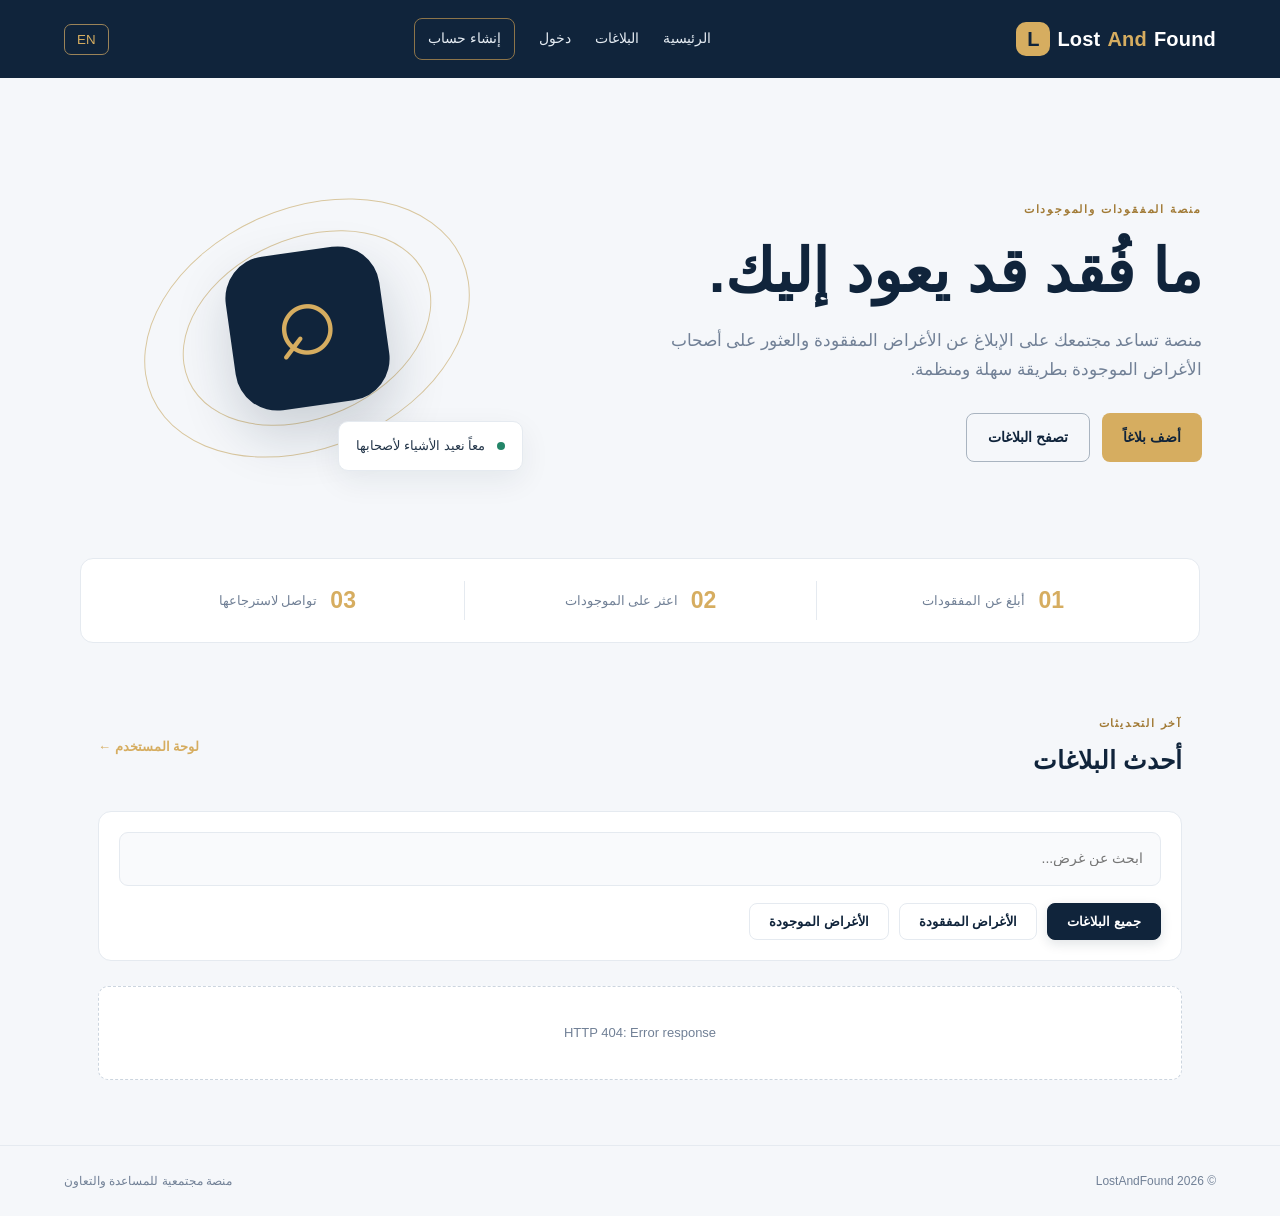
==== commit de43977c: "Refactor index.html structure and content" ====
--- a/index.html
+++ b/index.html
@@ -7,182 +7,206 @@
   <title>LostAndFound | المفقودات والموجودات</title>
   <link rel="stylesheet" href="style.css">
 </head>
+
 <body>
 
-<header class="topbar">
-  <a class="brand" href="index.html">
-    <span class="brand-mark">L</span>
-    Lost<span>And</span>Found
-  </a>
-
-  <nav>
-    <a href="index.html" data-ar="الرئيسية" data-en="Home">الرئيسية</a>
-    <a href="#latest" data-ar="البلاغات" data-en="Reports">البلاغات</a>
-    <a href="login.html" data-ar="دخول" data-en="Login">دخول</a>
-    <a class="nav-cta" href="register.html"
-       data-ar="إنشاء حساب" data-en="Create account">إنشاء حساب</a>
-  </nav>
-
-  <button class="lang" id="langBtn" type="button">EN</button>
-</header>
-
-<main>
-
-  <!-- القسم الرئيسي -->
-  <section class="hero">
-    <div class="hero-copy">
-      <span class="eyebrow"
-        data-ar="منصة المفقودات والموجودات"
-        data-en="Lost & Found Community Platform">
-        منصة المفقودات والموجودات
-      </span>
-
-      <h1
-        data-ar="ما فُقد قد يعود إليك."
-        data-en="What was lost can find its way back.">
-        ما فُقد قد يعود إليك.
-      </h1>
-
-      <p
-        data-ar="منصة تساعد مجتمعك على الإبلاغ عن الأغراض المفقودة والعثور على أصحاب الأغراض الموجودة بطريقة سهلة ومنظمة."
-        data-en="A simple way for your community to report lost items and help found belongings reach their owners.">
-        منصة تساعد مجتمعك على الإبلاغ عن الأغراض المفقودة والعثور على أصحاب الأغراض الموجودة بطريقة سهلة ومنظمة.
-      </p>
-
-      <div class="hero-actions">
-        <a class="btn btn-gold" href="report.html"
-           data-ar="أضف بلاغاً" data-en="Post a report">
-          أضف بلاغاً
+  <header class="topbar">
+    <a class="brand" href="index.html">
+      <span class="brand-mark">L</span>
+      Lost<span>And</span>Found
+    </a>
+
+    <nav>
+      <a href="index.html" data-ar="الرئيسية" data-en="Home">الرئيسية</a>
+      <a href="#latest" data-ar="البلاغات" data-en="Reports">البلاغات</a>
+      <a href="login.html" data-ar="دخول" data-en="Login">دخول</a>
+      <a class="nav-cta" href="register.html"
+         data-ar="إنشاء حساب" data-en="Create account">
+        إنشاء حساب
+      </a>
+    </nav>
+
+    <button class="lang" id="langBtn" type="button">EN</button>
+  </header>
+
+  <main>
+
+    <section class="hero">
+      <div class="hero-copy">
+        <span class="eyebrow"
+          data-ar="منصة المفقودات والموجودات"
+          data-en="Lost & Found Community Platform">
+          منصة المفقودات والموجودات
+        </span>
+
+        <h1
+          data-ar="ما فُقد قد يعود إليك."
+          data-en="What was lost can find its way back.">
+          ما فُقد قد يعود إليك.
+        </h1>
+
+        <p
+          data-ar="منصة تساعد مجتمعك على الإبلاغ عن الأغراض المفقودة والعثور على أصحاب الأغراض الموجودة بطريقة سهلة ومنظمة."
+          data-en="A simple way for your community to report lost items and help found belongings reach their owners.">
+          منصة تساعد مجتمعك على الإبلاغ عن الأغراض المفقودة والعثور على أصحاب الأغراض الموجودة بطريقة سهلة ومنظمة.
+        </p>
+
+        <div class="hero-actions">
+          <a class="btn btn-gold" href="report.html"
+             data-ar="أضف بلاغاً" data-en="Post a report">
+            أضف بلاغاً
+          </a>
+
+          <a class="btn btn-outline" href="#latest"
+             data-ar="تصفح البلاغات" data-en="Browse reports">
+            تصفح البلاغات
+          </a>
+        </div>
+      </div>
+
+      <div class="hero-art">
+        <div class="orbit orbit-one"></div>
+        <div class="orbit orbit-two"></div>
+        <div class="hero-symbol">⌕</div>
+
+        <div class="floating-card">
+          <span class="dot"></span>
+          <span
+            data-ar="معاً نعيد الأشياء لأصحابها"
+            data-en="Together, things find their way home">
+            معاً نعيد الأشياء لأصحابها
+          </span>
+        </div>
+      </div>
+    </section>
+
+    <section class="stats">
+      <div>
+        <strong>01</strong>
+        <span data-ar="أبلغ عن المفقودات"
+              data-en="Report lost items">
+          أبلغ عن المفقودات
+        </span>
+      </div>
+
+      <div>
+        <strong>02</strong>
+        <span data-ar="اعثر على الموجودات"
+              data-en="Find found items">
+          اعثر على الموجودات
+        </span>
+      </div>
+
+      <div>
+        <strong>03</strong>
+        <span data-ar="تواصل لاسترجاعها"
+              data-en="Request a return">
+          تواصل لاسترجاعها
+        </span>
+      </div>
+    </section>
+
+    <section id="latest" class="section">
+
+      <div class="section-heading">
+        <div>
+          <span class="eyebrow"
+            data-ar="آخر التحديثات"
+            data-en="LATEST UPDATES">
+            آخر التحديثات
+          </span>
+
+          <h2 data-ar="أحدث البلاغات"
+              data-en="Recent reports">
+            أحدث البلاغات
+          </h2>
+        </div>
+
+        <a class="text-link" href="login.html"
+           data-ar="لوحة المستخدم ←"
+           data-en="User dashboard →">
+          لوحة المستخدم ←
         </a>
-
-        <a class="btn btn-outline" href="#latest"
-           data-ar="تصفح البلاغات" data-en="Browse reports">
-          تصفح البلاغات
-        </a>
-      </div>
-    </div>
-
-    <div class="hero-art">
-      <div class="orbit orbit-one"></div>
-      <div class="orbit orbit-two"></div>
-      <div class="hero-symbol">⌕</div>
-
-      <div class="floating-card">
-        <span class="dot"></span>
-        <span data-ar="معاً نعيد الأشياء لأصحابها"
-              data-en="Together, things find their way home">
-          معاً نعيد الأشياء لأصحابها
-        </span>
-      </div>
-    </div>
-  </section>
-
-  <!-- خطوات استخدام المنصة -->
-  <section class="stats">
-    <div>
-      <strong>01</strong>
-      <span data-ar="أبلغ عن المفقودات"
-            data-en="Report lost items">أبلغ عن المفقودات</span>
-    </div>
-
-    <div>
-      <strong>02</strong>
-      <span data-ar="اعثر على الموجودات"
-            data-en="Find found items">اعثر على الموجودات</span>
-    </div>
-
-    <div>
-      <strong>03</strong>
-      <span data-ar="تواصل لاسترجاعها"
-            data-en="Request a return">تواصل لاسترجاعها</span>
-    </div>
-  </section>
-
-  <!-- البلاغات والتصنيف -->
-  <section id="latest" class="section">
-
-    <div class="section-heading">
-      <div>
-        <span class="eyebrow"
-          data-ar="آخر التحديثات"
-          data-en="LATEST UPDATES">آخر التحديثات</span>
-
-        <h2 data-ar="تصفح البلاغات"
-            data-en="Browse reports">تصفح البلاغات</h2>
-      </div>
-
-      <a class="text-link" href="login.html"
-         data-ar="لوحة المستخدم ←"
-         data-en="User dashboard →">
-        لوحة المستخدم ←
-      </a>
-    </div>
-
-    <!-- البحث والتصفية -->
-    <div class="report-filters">
-
-      <input
-        type="search"
-        id="reportSearch"
-        class="report-search"
-        placeholder="ابحث عن غرض..."
-        data-ar-placeholder="ابحث عن غرض..."
-        data-en-placeholder="Search for an item..."
-        aria-label="Search reports">
-
-      <div class="filter-buttons">
-
-        <button type="button"
-          class="filter-btn active"
-          data-filter="all"
-          onclick="filterPublicItems('all')">
-          <span data-ar="جميع البلاغات"
-                data-en="All reports">جميع البلاغات</span>
-        </button>
-
-        <button type="button"
-          class="filter-btn"
-          data-filter="lost"
-          onclick="filterPublicItems('lost')">
-          <span data-ar="الأغراض المفقودة"
-                data-en="Lost items">الأغراض المفقودة</span>
-        </button>
-
-        <button type="button"
-          class="filter-btn"
-          data-filter="found"
-          onclick="filterPublicItems('found')">
-          <span data-ar="الأغراض الموجودة"
-                data-en="Found items">الأغراض الموجودة</span>
-        </button>
-
-      </div>
-    </div>
-
-    <!-- مكان عرض البلاغات -->
-    <div id="itemsGrid" class="items-grid">
-      <p class="muted"
-         data-ar="جارٍ تحميل البلاغات..."
-         data-en="Loading reports...">
-        جارٍ تحميل البلاغات...
-      </p>
-    </div>
-
-  </section>
-</main>
-
-<footer>
-  <span>© 2026 LostAndFound</span>
-  <span data-ar="منصة مجتمعية للمساعدة والتعاون"
-        data-en="A community platform built on helping each other">
-    منصة مجتمعية للمساعدة والتعاون
-  </span>
-</footer>
-
-<script src="app.js"></script>
-<script>
-  loadPublicItems();
-</script>
+      </div>
+
+      <!-- البحث والتصفية -->
+      <div class="report-filters">
+
+        <input
+          type="search"
+          id="reportSearch"
+          class="report-search"
+          placeholder="ابحث عن غرض..."
+          data-ar-placeholder="ابحث عن غرض..."
+          data-en-placeholder="Search for an item..."
+          aria-label="Search reports"
+        >
+
+        <div class="filter-buttons">
+
+          <button
+            type="button"
+            class="filter-btn active"
+            data-filter="all"
+            onclick="filterPublicItems('all')">
+            <span data-ar="جميع البلاغات"
+                  data-en="All reports">
+              جميع البلاغات
+            </span>
+          </button>
+
+          <button
+            type="button"
+            class="filter-btn"
+            data-filter="lost"
+            onclick="filterPublicItems('lost')">
+            <span data-ar="الأغراض المفقودة"
+                  data-en="Lost items">
+              الأغراض المفقودة
+            </span>
+          </button>
+
+          <button
+            type="button"
+            class="filter-btn"
+            data-filter="found"
+            onclick="filterPublicItems('found')">
+            <span data-ar="الأغراض الموجودة"
+                  data-en="Found items">
+              الأغراض الموجودة
+            </span>
+          </button>
+
+        </div>
+      </div>
+
+      <!-- مكان عرض البلاغات -->
+      <div id="itemsGrid" class="items-grid">
+        <p class="muted"
+           data-ar="جارٍ تحميل البلاغات..."
+           data-en="Loading reports...">
+          جارٍ تحميل البلاغات...
+        </p>
+      </div>
+
+    </section>
+
+  </main>
+
+  <footer>
+    <span>© 2026 LostAndFound</span>
+
+    <span
+      data-ar="منصة مجتمعية للمساعدة والتعاون"
+      data-en="A community platform built on helping each other">
+      منصة مجتمعية للمساعدة والتعاون
+    </span>
+  </footer>
+
+  <script src="app.js"></script>
+  <script>
+    loadPublicItems();
+  </script>
 
 </body>
 </html>
--- a/style.css
+++ b/style.css
@@ -1,6 +1,396 @@
-:root{--navy:#10243b;--navy2:#183653;--gold:#d6ad60;--gold-light:#f3e6c8;--ink:#24364a;--muted:#718096;--paper:#f5f7fa;--white:#fff;--line:#e5eaf0;--green:#238568;--red:#b94a48}*{box-sizing:border-box}body{margin:0;background:var(--paper);color:var(--ink);font-family:Tahoma,Arial,sans-serif;line-height:1.7}a{color:inherit;text-decoration:none}.topbar{height:78px;background:var(--navy);color:#fff;display:flex;align-items:center;justify-content:space-between;padding:0 max(5%,calc((100% - 1180px)/2));gap:22px}.brand{font-size:20px;font-weight:800;letter-spacing:.2px;display:flex;align-items:center;gap:7px;direction:ltr}.brand>span:not(.brand-mark){color:var(--gold)}.brand-mark{display:grid;place-items:center;width:34px;height:34px;background:var(--gold);color:var(--navy);border-radius:10px;font-weight:900}.topbar nav,.top-actions{display:flex;align-items:center;gap:24px}.topbar nav a{font-size:14px;color:#e4ebf2}.topbar nav a:hover,.text-link{color:var(--gold)}.nav-cta{border:1px solid #8c744a;border-radius:8px;padding:8px 13px}.lang{background:transparent;color:var(--gold);border:1px solid #9b8358;border-radius:7px;padding:7px 12px;cursor:pointer}.hero{max-width:1180px;margin:55px auto 35px;padding:40px 28px;display:grid;grid-template-columns:1.15fr .85fr;align-items:center;gap:45px;min-height:390px}.eyebrow{font-size:11px;letter-spacing:1.8px;color:#a17a35;font-weight:800}.hero h1{font-size:clamp(38px,5vw,60px);line-height:1.25;color:var(--navy);margin:13px 0 18px;max-width:620px}.hero-copy>p{font-size:17px;color:var(--muted);max-width:580px}.hero-actions{display:flex;gap:12px;margin-top:28px;flex-wrap:wrap}.btn{display:inline-flex;align-items:center;justify-content:center;border:0;border-radius:8px;padding:12px 21px;font-weight:700;font-size:14px;cursor:pointer;transition:.2s}.btn-gold{background:var(--gold);color:var(--navy)}.btn-gold:hover{background:#e4c27e;transform:translateY(-1px)}.btn-outline{border:1px solid #a9b4c0;color:var(--navy);background:transparent}.topbar .btn-outline{color:#fff;border-color:#8292a2}.btn-small{padding:7px 12px}.btn-full{width:100%;margin-top:18px}.hero-art{height:310px;position:relative;display:grid;place-items:center}.orbit{position:absolute;border:1px solid #d9c79f;border-radius:50%;transform:rotate(-24deg)}.orbit-one{width:260px;height:180px}.orbit-two{width:340px;height:240px}.hero-symbol{width:155px;height:155px;border-radius:42px;background:var(--navy);color:var(--gold);font-size:110px;line-height:130px;text-align:center;box-shadow:0 25px 55px #10243b30;transform:rotate(-8deg)}.floating-card{position:absolute;bottom:12px;right:3%;background:#fff;border:1px solid var(--line);padding:13px 17px;border-radius:10px;box-shadow:0 10px 30px #10243b12;font-size:13px}.dot{display:inline-block;width:8px;height:8px;background:var(--green);border-radius:50%;margin-inline-end:8px}.stats{max-width:1120px;margin:0 auto 55px;display:grid;grid-template-columns:repeat(3,1fr);background:#fff;border:1px solid var(--line);border-radius:13px;padding:22px 30px}.stats div{display:flex;align-items:center;gap:13px;justify-content:center;border-inline-end:1px solid var(--line)}.stats div:last-child{border:0}.stats strong{font-size:23px;color:var(--gold)}.stats span{font-size:13px;color:var(--muted)}.section{max-width:1120px;margin:65px auto;padding:0 18px}.section-heading{display:flex;align-items:center;justify-content:space-between;margin-bottom:22px}.section-heading h2{font-size:25px;color:var(--navy);margin:4px 0}.text-link{font-size:13px;font-weight:700}.items-grid{display:grid;grid-template-columns:repeat(3,1fr);gap:17px}.item-card,.auth-card,.form-card{background:#fff;border:1px solid var(--line);border-radius:13px;padding:22px;box-shadow:0 8px 24px #10243b08}.item-card h3{margin:8px 0;color:var(--navy)}.item-card p{color:var(--muted);font-size:13px}.item-meta{display:flex;gap:12px;flex-wrap:wrap;color:var(--muted);font-size:12px}.tag{display:inline-block;padding:4px 9px;border-radius:20px;background:var(--gold-light);color:#78591e;font-size:11px;font-weight:700}.tag.lost{background:#fbe9e7;color:#a4423e}.item-image{width:100%;height:145px;object-fit:cover;border-radius:9px;background:#edf1f5}.muted{color:var(--muted)}footer{border-top:1px solid var(--line);padding:25px 5%;display:flex;justify-content:space-between;color:var(--muted);font-size:12px}.auth-page{min-height:100vh;background:linear-gradient(135deg,#f4f6f9,#e9eef4)}.auth-wrap{min-height:calc(100vh - 78px);display:grid;place-items:center;padding:35px 16px}.auth-card,.form-card{width:min(100%,480px);padding:36px}.auth-card h1,.form-card h1{color:var(--navy);font-size:29px;margin:7px 0}.auth-card form,.form-card form{margin-top:25px}.auth-switch{text-align:center;font-size:13px;color:var(--muted);margin:23px 0 0}.auth-switch a{color:#9b742f;font-weight:700}label{display:block;font-size:13px;font-weight:700;color:var(--navy);margin:15px 0 7px}input,select,textarea{width:100%;padding:12px 13px;border:1px solid #dce3ea;border-radius:8px;background:#fff;font:inherit;font-size:14px;color:var(--ink);outline:none}input:focus,select:focus,textarea:focus{border-color:#b99552;box-shadow:0 0 0 3px #d6ad6020}textarea{resize:vertical}.form-message{font-size:13px;min-height:20px;color:var(--red)}.form-message.success{color:var(--green)}.form-wrap{max-width:720px;margin:45px auto;padding:0 16px}.form-card{width:100%}.dashboard{max-width:1120px;margin:45px auto;padding:0 18px}.welcome-row{display:flex;justify-content:space-between;align-items:center;gap:15px}.welcome-row h1{color:var(--navy);margin:4px 0}.claims-list{display:grid;gap:12px}.claim-row{background:#fff;border:1px solid var(--line);border-radius:10px;padding:16px 18px;display:flex;justify-content:space-between;align-items:center;gap:15px}.claim-row p{margin:4px 0;color:var(--muted);font-size:13px}.claim-actions{display:flex;gap:8px;flex-wrap:wrap}.empty{background:#fff;border:1px dashed #ccd5df;border-radius:10px;padding:24px;text-align:center;color:var(--muted);font-size:13px}.status-select{width:auto;padding:7px;font-size:12px}.rtl{direction:rtl}@media(max-width:800px){.hero{grid-template-columns:1fr;margin-top:20px;padding:25px 20px}.hero-art{height:240px}.items-grid{grid-template-columns:repeat(2,1fr)}.stats{margin:0 15px 35px;padding:18px 8px}.stats div{gap:6px;flex-direction:column;text-align:center}.topbar{padding:0 16px}.topbar nav{gap:10px}.topbar nav a{font-size:12px}}@media(max-width:560px){.topbar{height:auto;min-height:70px;flex-wrap:wrap;padding:13px 15px}.topbar nav{order:3;width:100%;justify-content:center}.items-grid{grid-template-columns:1fr}.auth-card,.form-card{padding:25px 19px}.section{margin:40px auto}.claim-row,.welcome-row{align-items:flex-start;flex-direction:column}footer{gap:8px;flex-direction:column}.hero h1{font-size:38px}}
-
-/* ===== Public Reports Filters ===== */
+
+:root {
+  --navy: #10243b;
+  --navy2: #183653;
+  --gold: #d6ad60;
+  --gold-light: #f3e6c8;
+  --ink: #24364a;
+  --muted: #718096;
+  --paper: #f5f7fa;
+  --white: #fff;
+  --line: #e5eaf0;
+  --green: #238568;
+  --red: #b94a48;
+}
+
+* {
+  box-sizing: border-box;
+}
+
+body {
+  margin: 0;
+  background: var(--paper);
+  color: var(--ink);
+  font-family: Tahoma, Arial, sans-serif;
+  line-height: 1.7;
+}
+
+a {
+  color: inherit;
+  text-decoration: none;
+}
+
+/* Header */
+
+.topbar {
+  height: 78px;
+  background: var(--navy);
+  color: #fff;
+  display: flex;
+  align-items: center;
+  justify-content: space-between;
+  padding: 0 max(5%, calc((100% - 1180px)/2));
+  gap: 22px;
+}
+
+.brand {
+  font-size: 20px;
+  font-weight: 800;
+  letter-spacing: .2px;
+  display: flex;
+  align-items: center;
+  gap: 7px;
+  direction: ltr;
+}
+
+.brand > span:not(.brand-mark) {
+  color: var(--gold);
+}
+
+.brand-mark {
+  display: grid;
+  place-items: center;
+  width: 34px;
+  height: 34px;
+  background: var(--gold);
+  color: var(--navy);
+  border-radius: 10px;
+  font-weight: 900;
+}
+
+.topbar nav,
+.top-actions {
+  display: flex;
+  align-items: center;
+  gap: 24px;
+}
+
+.topbar nav a {
+  font-size: 14px;
+  color: #e4ebf2;
+}
+
+.topbar nav a:hover,
+.text-link {
+  color: var(--gold);
+}
+
+.nav-cta {
+  border: 1px solid #8c744a;
+  border-radius: 8px;
+  padding: 8px 13px;
+}
+
+.lang {
+  background: transparent;
+  color: var(--gold);
+  border: 1px solid #9b8358;
+  border-radius: 7px;
+  padding: 7px 12px;
+  cursor: pointer;
+}
+
+/* Hero */
+
+.hero {
+  max-width: 1180px;
+  margin: 55px auto 35px;
+  padding: 40px 28px;
+  display: grid;
+  grid-template-columns: 1.15fr .85fr;
+  align-items: center;
+  gap: 45px;
+  min-height: 390px;
+}
+
+.eyebrow {
+  font-size: 11px;
+  letter-spacing: 1.8px;
+  color: #a17a35;
+  font-weight: 800;
+}
+
+.hero h1 {
+  font-size: clamp(38px, 5vw, 60px);
+  line-height: 1.25;
+  color: var(--navy);
+  margin: 13px 0 18px;
+  max-width: 620px;
+}
+
+.hero-copy > p {
+  font-size: 17px;
+  color: var(--muted);
+  max-width: 580px;
+}
+
+.hero-actions {
+  display: flex;
+  gap: 12px;
+  margin-top: 28px;
+  flex-wrap: wrap;
+}
+
+/* Buttons */
+
+.btn {
+  display: inline-flex;
+  align-items: center;
+  justify-content: center;
+  border: 0;
+  border-radius: 8px;
+  padding: 12px 21px;
+  font-weight: 700;
+  font-size: 14px;
+  cursor: pointer;
+  transition: .2s;
+}
+
+.btn-gold {
+  background: var(--gold);
+  color: var(--navy);
+}
+
+.btn-gold:hover {
+  background: #e4c27e;
+  transform: translateY(-1px);
+}
+
+.btn-outline {
+  border: 1px solid #a9b4c0;
+  color: var(--navy);
+  background: transparent;
+}
+
+.topbar .btn-outline {
+  color: #fff;
+  border-color: #8292a2;
+}
+
+.btn-small {
+  padding: 7px 12px;
+}
+
+.btn-full {
+  width: 100%;
+  margin-top: 18px;
+}
+
+/* Hero artwork */
+
+.hero-art {
+  height: 310px;
+  position: relative;
+  display: grid;
+  place-items: center;
+}
+
+.orbit {
+  position: absolute;
+  border: 1px solid #d9c79f;
+  border-radius: 50%;
+  transform: rotate(-24deg);
+}
+
+.orbit-one {
+  width: 260px;
+  height: 180px;
+}
+
+.orbit-two {
+  width: 340px;
+  height: 240px;
+}
+
+.hero-symbol {
+  width: 155px;
+  height: 155px;
+  border-radius: 42px;
+  background: var(--navy);
+  color: var(--gold);
+  font-size: 110px;
+  line-height: 130px;
+  text-align: center;
+  box-shadow: 0 25px 55px #10243b30;
+  transform: rotate(-8deg);
+}
+
+.floating-card {
+  position: absolute;
+  bottom: 12px;
+  right: 3%;
+  background: #fff;
+  border: 1px solid var(--line);
+  padding: 13px 17px;
+  border-radius: 10px;
+  box-shadow: 0 10px 30px #10243b12;
+  font-size: 13px;
+}
+
+.dot {
+  display: inline-block;
+  width: 8px;
+  height: 8px;
+  background: var(--green);
+  border-radius: 50%;
+  margin-inline-end: 8px;
+}
+
+/* Statistics */
+
+.stats {
+  max-width: 1120px;
+  margin: 0 auto 55px;
+  display: grid;
+  grid-template-columns: repeat(3, 1fr);
+  background: #fff;
+  border: 1px solid var(--line);
+  border-radius: 13px;
+  padding: 22px 30px;
+}
+
+.stats div {
+  display: flex;
+  align-items: center;
+  gap: 13px;
+  justify-content: center;
+  border-inline-end: 1px solid var(--line);
+}
+
+.stats div:last-child {
+  border: 0;
+}
+
+.stats strong {
+  font-size: 23px;
+  color: var(--gold);
+}
+
+.stats span {
+  font-size: 13px;
+  color: var(--muted);
+}
+
+/* Sections */
+
+.section {
+  max-width: 1120px;
+  margin: 65px auto;
+  padding: 0 18px;
+}
+
+.section-heading {
+  display: flex;
+  align-items: center;
+  justify-content: space-between;
+  margin-bottom: 22px;
+}
+
+.section-heading h2 {
+  font-size: 25px;
+  color: var(--navy);
+  margin: 4px 0;
+}
+
+.text-link {
+  font-size: 13px;
+  font-weight: 700;
+}
+
+/* Reports grid */
+
+.items-grid {
+  display: grid;
+  grid-template-columns: repeat(3, 1fr);
+  gap: 17px;
+}
+
+.item-card,
+.auth-card,
+.form-card {
+  background: #fff;
+  border: 1px solid var(--line);
+  border-radius: 13px;
+  padding: 22px;
+  box-shadow: 0 8px 24px #10243b08;
+}
+
+.item-card {
+  overflow: hidden;
+  transition: transform .2s, box-shadow .2s;
+}
+
+.item-card:hover {
+  transform: translateY(-4px);
+  box-shadow: 0 12px 28px #10243b12;
+}
+
+.item-card h3 {
+  margin: 8px 0;
+  color: var(--navy);
+}
+
+.item-card p {
+  color: var(--muted);
+  font-size: 13px;
+}
+
+.item-card .btn {
+  margin-top: 13px;
+}
+
+.item-meta {
+  display: flex;
+  gap: 12px;
+  flex-wrap: wrap;
+  color: var(--muted);
+  font-size: 12px;
+}
+
+/* Tags */
+
+.tag {
+  display: inline-block;
+  padding: 4px 9px;
+  border-radius: 20px;
+  background: var(--gold-light);
+  color: #78591e;
+  font-size: 11px;
+  font-weight: 700;
+}
+
+.tag.lost {
+  background: #fbe9e7;
+  color: #a4423e;
+}
+
+.item-card .tag {
+  margin-top: 4px;
+}
+
+/* Images */
+
+.item-image {
+  display: block;
+  width: 100%;
+  height: 190px;
+  object-fit: cover;
+  border-radius: 9px;
+  background: #edf1f5;
+  margin-bottom: 14px;
+}
+
+/* Search and filters */
 
 .report-filters {
   margin: 25px 0;
@@ -57,43 +447,280 @@
   box-shadow: 0 4px 12px #10243b20;
 }
 
-/* تحسين بطاقات البلاغات */
-
-.item-card {
-  overflow: hidden;
-  transition: transform .2s, box-shadow .2s;
-}
-
-.item-card:hover {
-  transform: translateY(-4px);
-  box-shadow: 0 12px 28px #10243b12;
-}
-
-.item-card .btn {
-  margin-top: 13px;
-}
-
-.item-image {
-  display: block;
-  height: 190px;
-  object-fit: cover;
-  margin-bottom: 14px;
-}
-
-.item-card .tag {
-  margin-top: 4px;
-}
-
-/* رسائل نتائج البحث والتصنيف */
+/* Empty results */
 
 .items-grid .empty {
   grid-column: 1 / -1;
   padding: 35px 20px;
 }
 
-/* توافق مع الهاتف */
-
-@media(max-width:560px) {
+.empty {
+  background: #fff;
+  border: 1px dashed #ccd5df;
+  border-radius: 10px;
+  padding: 24px;
+  text-align: center;
+  color: var(--muted);
+  font-size: 13px;
+}
+
+/* General elements */
+
+.muted {
+  color: var(--muted);
+}
+
+footer {
+  border-top: 1px solid var(--line);
+  padding: 25px 5%;
+  display: flex;
+  justify-content: space-between;
+  color: var(--muted);
+  font-size: 12px;
+}
+
+/* Authentication */
+
+.auth-page {
+  min-height: 100vh;
+  background: linear-gradient(135deg, #f4f6f9, #e9eef4);
+}
+
+.auth-wrap {
+  min-height: calc(100vh - 78px);
+  display: grid;
+  place-items: center;
+  padding: 35px 16px;
+}
+
+.auth-card,
+.form-card {
+  width: min(100%, 480px);
+  padding: 36px;
+}
+
+.auth-card h1,
+.form-card h1 {
+  color: var(--navy);
+  font-size: 29px;
+  margin: 7px 0;
+}
+
+.auth-card form,
+.form-card form {
+  margin-top: 25px;
+}
+
+.auth-switch {
+  text-align: center;
+  font-size: 13px;
+  color: var(--muted);
+  margin: 23px 0 0;
+}
+
+.auth-switch a {
+  color: #9b742f;
+  font-weight: 700;
+}
+
+/* Forms */
+
+label {
+  display: block;
+  font-size: 13px;
+  font-weight: 700;
+  color: var(--navy);
+  margin: 15px 0 7px;
+}
+
+input,
+select,
+textarea {
+  width: 100%;
+  padding: 12px 13px;
+  border: 1px solid #dce3ea;
+  border-radius: 8px;
+  background: #fff;
+  font: inherit;
+  font-size: 14px;
+  color: var(--ink);
+  outline: none;
+}
+
+input:focus,
+select:focus,
+textarea:focus {
+  border-color: #b99552;
+  box-shadow: 0 0 0 3px #d6ad6020;
+}
+
+textarea {
+  resize: vertical;
+}
+
+.form-message {
+  font-size: 13px;
+  min-height: 20px;
+  color: var(--red);
+}
+
+.form-message.success {
+  color: var(--green);
+}
+
+.form-wrap {
+  max-width: 720px;
+  margin: 45px auto;
+  padding: 0 16px;
+}
+
+.form-card {
+  width: 100%;
+}
+
+/* Dashboard */
+
+.dashboard {
+  max-width: 1120px;
+  margin: 45px auto;
+  padding: 0 18px;
+}
+
+.welcome-row {
+  display: flex;
+  justify-content: space-between;
+  align-items: center;
+  gap: 15px;
+}
+
+.welcome-row h1 {
+  color: var(--navy);
+  margin: 4px 0;
+}
+
+.claims-list {
+  display: grid;
+  gap: 12px;
+}
+
+.claim-row {
+  background: #fff;
+  border: 1px solid var(--line);
+  border-radius: 10px;
+  padding: 16px 18px;
+  display: flex;
+  justify-content: space-between;
+  align-items: center;
+  gap: 15px;
+}
+
+.claim-row p {
+  margin: 4px 0;
+  color: var(--muted);
+  font-size: 13px;
+}
+
+.claim-actions {
+  display: flex;
+  gap: 8px;
+  flex-wrap: wrap;
+}
+
+.status-select {
+  width: auto;
+  padding: 7px;
+  font-size: 12px;
+}
+
+.rtl {
+  direction: rtl;
+}
+
+/* Responsive: tablets */
+
+@media(max-width: 800px) {
+  .hero {
+    grid-template-columns: 1fr;
+    margin-top: 20px;
+    padding: 25px 20px;
+  }
+
+  .hero-art {
+    height: 240px;
+  }
+
+  .items-grid {
+    grid-template-columns: repeat(2, 1fr);
+  }
+
+  .stats {
+    margin: 0 15px 35px;
+    padding: 18px 8px;
+  }
+
+  .stats div {
+    gap: 6px;
+    flex-direction: column;
+    text-align: center;
+  }
+
+  .topbar {
+    padding: 0 16px;
+  }
+
+  .topbar nav {
+    gap: 10px;
+  }
+
+  .topbar nav a {
+    font-size: 12px;
+  }
+}
+
+/* Responsive: mobile */
+
+@media(max-width: 560px) {
+  .topbar {
+    height: auto;
+    min-height: 70px;
+    flex-wrap: wrap;
+    padding: 13px 15px;
+  }
+
+  .topbar nav {
+    order: 3;
+    width: 100%;
+    justify-content: center;
+  }
+
+  .items-grid {
+    grid-template-columns: 1fr;
+  }
+
+  .auth-card,
+  .form-card {
+    padding: 25px 19px;
+  }
+
+  .section {
+    margin: 40px auto;
+  }
+
+  .claim-row,
+  .welcome-row {
+    align-items: flex-start;
+    flex-direction: column;
+  }
+
+  footer {
+    gap: 8px;
+    flex-direction: column;
+  }
+
+  .hero h1 {
+    font-size: 38px;
+  }
+
   .report-filters {
     padding: 14px;
   }
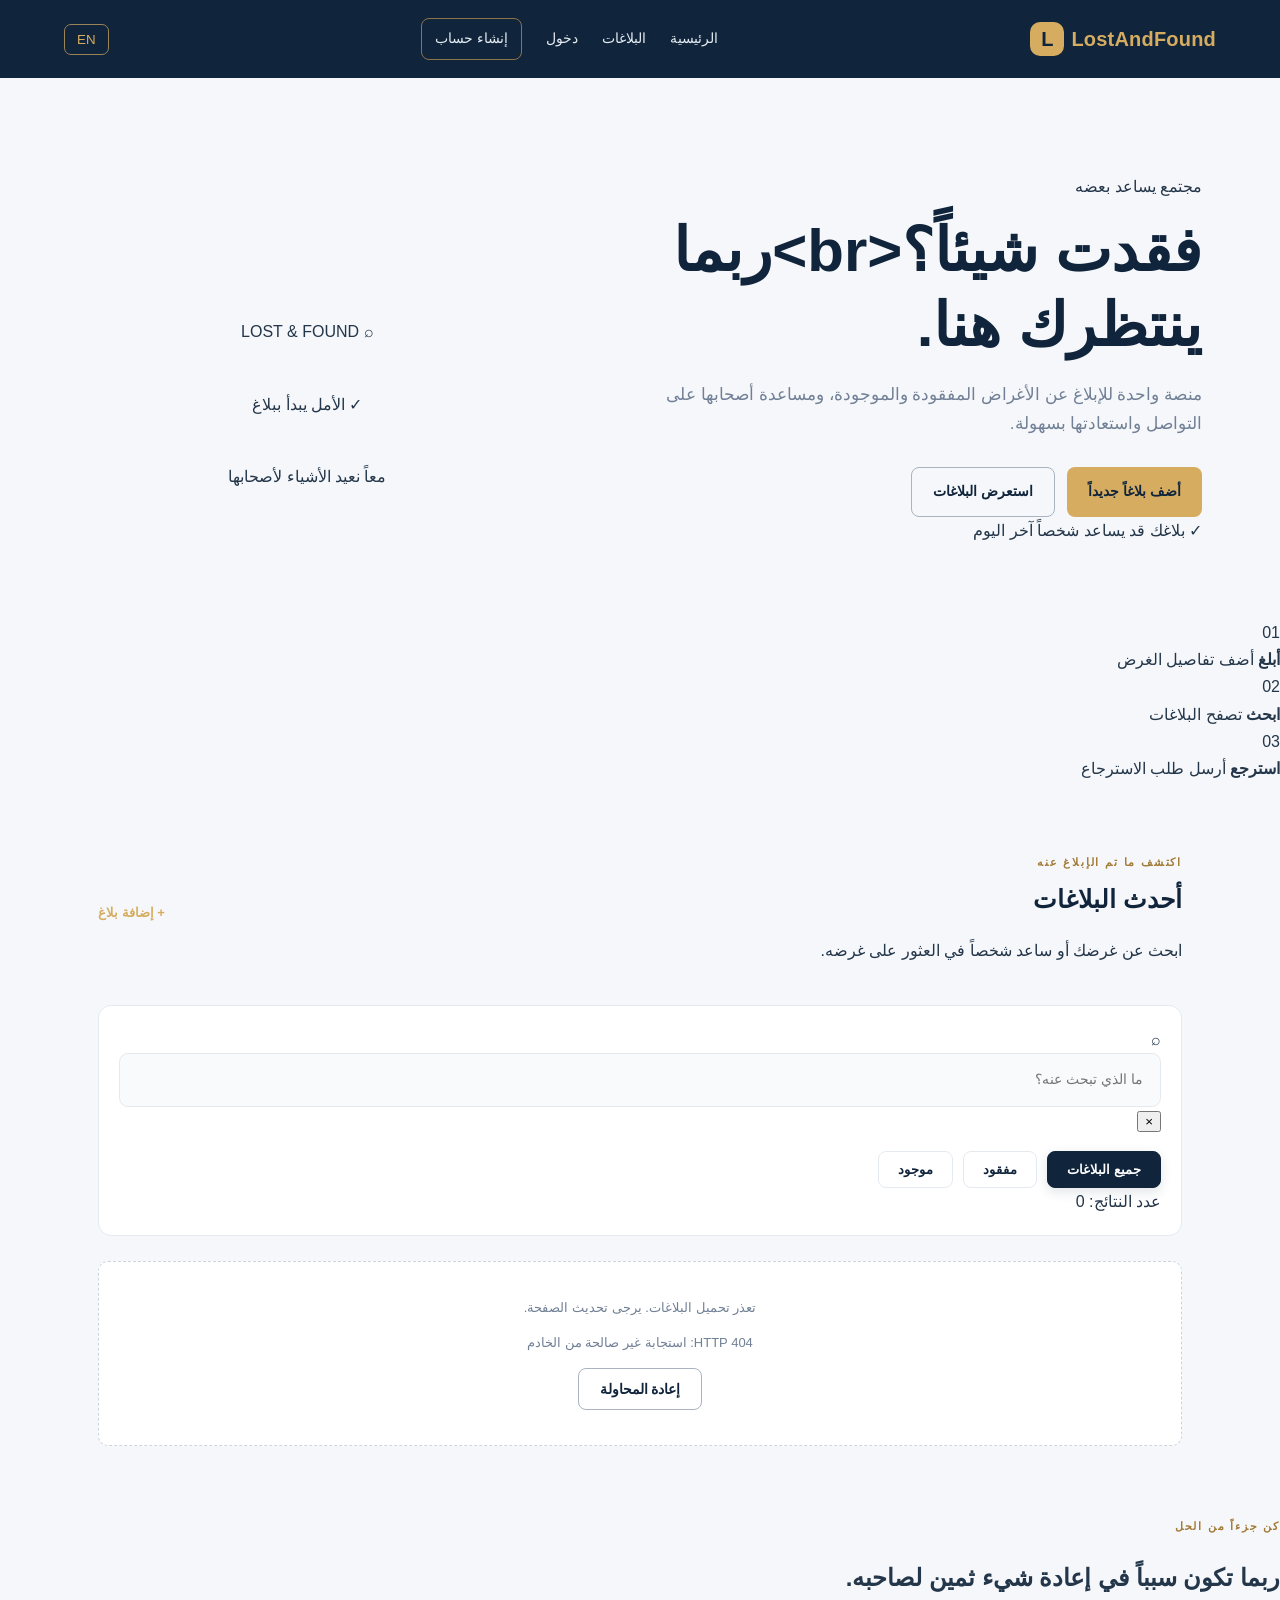
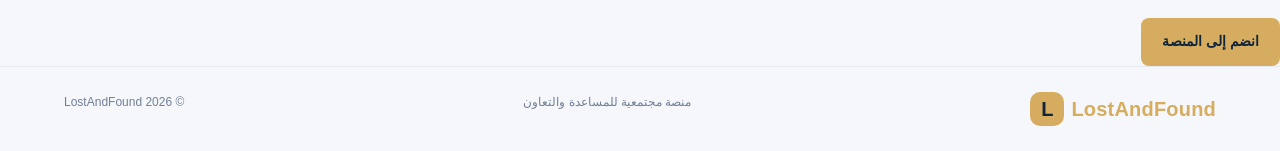
==== commit 1f652a1e: "Refactor HTML structure and improve semantics" ====
--- a/index.html
+++ b/index.html
@@ -4,209 +4,198 @@
 <head>
   <meta charset="UTF-8">
   <meta name="viewport" content="width=device-width, initial-scale=1">
+  <meta name="theme-color" content="#10243b">
   <title>LostAndFound | المفقودات والموجودات</title>
   <link rel="stylesheet" href="style.css">
 </head>
 
 <body>
 
-  <header class="topbar">
-    <a class="brand" href="index.html">
-      <span class="brand-mark">L</span>
-      Lost<span>And</span>Found
-    </a>
-
-    <nav>
-      <a href="index.html" data-ar="الرئيسية" data-en="Home">الرئيسية</a>
-      <a href="#latest" data-ar="البلاغات" data-en="Reports">البلاغات</a>
-      <a href="login.html" data-ar="دخول" data-en="Login">دخول</a>
-      <a class="nav-cta" href="register.html"
-         data-ar="إنشاء حساب" data-en="Create account">
-        إنشاء حساب
-      </a>
-    </nav>
-
-    <button class="lang" id="langBtn" type="button">EN</button>
-  </header>
-
-  <main>
-
-    <section class="hero">
-      <div class="hero-copy">
-        <span class="eyebrow"
-          data-ar="منصة المفقودات والموجودات"
-          data-en="Lost & Found Community Platform">
-          منصة المفقودات والموجودات
-        </span>
-
-        <h1
-          data-ar="ما فُقد قد يعود إليك."
-          data-en="What was lost can find its way back.">
-          ما فُقد قد يعود إليك.
-        </h1>
-
-        <p
-          data-ar="منصة تساعد مجتمعك على الإبلاغ عن الأغراض المفقودة والعثور على أصحاب الأغراض الموجودة بطريقة سهلة ومنظمة."
-          data-en="A simple way for your community to report lost items and help found belongings reach their owners.">
-          منصة تساعد مجتمعك على الإبلاغ عن الأغراض المفقودة والعثور على أصحاب الأغراض الموجودة بطريقة سهلة ومنظمة.
+<header class="topbar">
+  <a class="brand" href="index.html">
+    <span class="brand-mark">L</span>
+    <span>Lost<span class="brand-gold">And</span>Found</span>
+  </a>
+
+  <nav>
+    <a href="index.html" data-ar="الرئيسية" data-en="Home">الرئيسية</a>
+    <a href="#latest" data-ar="البلاغات" data-en="Reports">البلاغات</a>
+    <a href="login.html" data-ar="دخول" data-en="Login">دخول</a>
+    <a class="nav-cta" href="register.html"
+       data-ar="إنشاء حساب" data-en="Create account">إنشاء حساب</a>
+  </nav>
+
+  <button class="lang" id="langBtn" type="button">EN</button>
+</header>
+
+<main>
+
+  <section class="hero">
+    <div class="hero-copy">
+      <span class="hero-label">
+        <span class="hero-label-dot"></span>
+        <span data-ar="مجتمع يساعد بعضه" data-en="A community that helps">مجتمع يساعد بعضه</span>
+      </span>
+
+      <h1
+        data-ar="فقدت شيئاً؟<br>ربما ينتظرك هنا."
+        data-en="Lost something?<br>It may be waiting here.">
+        فقدت شيئاً؟<br>ربما ينتظرك هنا.
+      </h1>
+
+      <p
+        data-ar="منصة واحدة للإبلاغ عن الأغراض المفقودة والموجودة، ومساعدة أصحابها على التواصل واستعادتها بسهولة."
+        data-en="One place to report lost and found belongings and help people reconnect with what matters.">
+        منصة واحدة للإبلاغ عن الأغراض المفقودة والموجودة، ومساعدة أصحابها على التواصل واستعادتها بسهولة.
+      </p>
+
+      <div class="hero-actions">
+        <a class="btn btn-gold" href="report.html"
+           data-ar="أضف بلاغاً جديداً" data-en="Post a report">أضف بلاغاً جديداً</a>
+        <a class="btn btn-outline" href="#latest"
+           data-ar="استعرض البلاغات" data-en="Explore reports">استعرض البلاغات</a>
+      </div>
+
+      <div class="hero-note">
+        <span class="hero-note-icon">✓</span>
+        <span data-ar="بلاغك قد يساعد شخصاً آخر اليوم"
+              data-en="Your report could help someone today">بلاغك قد يساعد شخصاً آخر اليوم</span>
+      </div>
+    </div>
+
+    <div class="hero-art">
+      <div class="hero-art-circle circle-one"></div>
+      <div class="hero-art-circle circle-two"></div>
+      <div class="hero-art-center">
+        <span class="hero-search-icon">⌕</span>
+        <span class="hero-art-caption">LOST & FOUND</span>
+      </div>
+      <div class="hero-float float-top">
+        <span class="float-icon">✓</span>
+        <span data-ar="الأمل يبدأ ببلاغ" data-en="Hope starts with a report">الأمل يبدأ ببلاغ</span>
+      </div>
+      <div class="hero-float float-bottom">
+        <span class="float-dot"></span>
+        <span data-ar="معاً نعيد الأشياء لأصحابها"
+              data-en="Together, things find their way home">معاً نعيد الأشياء لأصحابها</span>
+      </div>
+    </div>
+  </section>
+
+  <section class="steps-strip">
+    <div class="step-item">
+      <span class="step-number">01</span>
+      <div>
+        <strong data-ar="أبلغ" data-en="Report">أبلغ</strong>
+        <span data-ar="أضف تفاصيل الغرض" data-en="Add item details">أضف تفاصيل الغرض</span>
+      </div>
+    </div>
+
+    <div class="step-item">
+      <span class="step-number">02</span>
+      <div>
+        <strong data-ar="ابحث" data-en="Search">ابحث</strong>
+        <span data-ar="تصفح البلاغات" data-en="Browse reports">تصفح البلاغات</span>
+      </div>
+    </div>
+
+    <div class="step-item">
+      <span class="step-number">03</span>
+      <div>
+        <strong data-ar="استرجع" data-en="Reconnect">استرجع</strong>
+        <span data-ar="أرسل طلب الاسترجاع" data-en="Send a return request">أرسل طلب الاسترجاع</span>
+      </div>
+    </div>
+  </section>
+
+  <section id="latest" class="section reports-section">
+    <div class="section-heading">
+      <div>
+        <span class="eyebrow" data-ar="اكتشف ما تم الإبلاغ عنه"
+              data-en="DISCOVER RECENT REPORTS">اكتشف ما تم الإبلاغ عنه</span>
+        <h2 data-ar="أحدث البلاغات" data-en="Latest reports">أحدث البلاغات</h2>
+        <p data-ar="ابحث عن غرضك أو ساعد شخصاً في العثور على غرضه."
+           data-en="Find your item or help someone find theirs.">
+          ابحث عن غرضك أو ساعد شخصاً في العثور على غرضه.
         </p>
-
-        <div class="hero-actions">
-          <a class="btn btn-gold" href="report.html"
-             data-ar="أضف بلاغاً" data-en="Post a report">
-            أضف بلاغاً
-          </a>
-
-          <a class="btn btn-outline" href="#latest"
-             data-ar="تصفح البلاغات" data-en="Browse reports">
-            تصفح البلاغات
-          </a>
-        </div>
-      </div>
-
-      <div class="hero-art">
-        <div class="orbit orbit-one"></div>
-        <div class="orbit orbit-two"></div>
-        <div class="hero-symbol">⌕</div>
-
-        <div class="floating-card">
-          <span class="dot"></span>
-          <span
-            data-ar="معاً نعيد الأشياء لأصحابها"
-            data-en="Together, things find their way home">
-            معاً نعيد الأشياء لأصحابها
-          </span>
-        </div>
-      </div>
-    </section>
-
-    <section class="stats">
-      <div>
-        <strong>01</strong>
-        <span data-ar="أبلغ عن المفقودات"
-              data-en="Report lost items">
-          أبلغ عن المفقودات
-        </span>
-      </div>
-
-      <div>
-        <strong>02</strong>
-        <span data-ar="اعثر على الموجودات"
-              data-en="Find found items">
-          اعثر على الموجودات
-        </span>
-      </div>
-
-      <div>
-        <strong>03</strong>
-        <span data-ar="تواصل لاسترجاعها"
-              data-en="Request a return">
-          تواصل لاسترجاعها
-        </span>
-      </div>
-    </section>
-
-    <section id="latest" class="section">
-
-      <div class="section-heading">
-        <div>
-          <span class="eyebrow"
-            data-ar="آخر التحديثات"
-            data-en="LATEST UPDATES">
-            آخر التحديثات
-          </span>
-
-          <h2 data-ar="أحدث البلاغات"
-              data-en="Recent reports">
-            أحدث البلاغات
-          </h2>
-        </div>
-
-        <a class="text-link" href="login.html"
-           data-ar="لوحة المستخدم ←"
-           data-en="User dashboard →">
-          لوحة المستخدم ←
-        </a>
-      </div>
-
-      <!-- البحث والتصفية -->
-      <div class="report-filters">
-
+      </div>
+
+      <a class="text-link" href="report.html"
+         data-ar="+ إضافة بلاغ" data-en="+ Add report">+ إضافة بلاغ</a>
+    </div>
+
+    <div class="report-filters">
+      <div class="search-wrap">
+        <span class="search-icon">⌕</span>
         <input
           type="search"
           id="reportSearch"
           class="report-search"
-          placeholder="ابحث عن غرض..."
-          data-ar-placeholder="ابحث عن غرض..."
-          data-en-placeholder="Search for an item..."
+          placeholder="ما الذي تبحث عنه؟"
+          data-ar-placeholder="ما الذي تبحث عنه؟"
+          data-en-placeholder="What are you looking for?"
           aria-label="Search reports"
-        >
-
+          autocomplete="off">
+        <button type="button" class="search-clear"
+                onclick="clearPublicSearch()" aria-label="Clear search">×</button>
+      </div>
+
+      <div class="filter-row">
         <div class="filter-buttons">
-
-          <button
-            type="button"
-            class="filter-btn active"
-            data-filter="all"
-            onclick="filterPublicItems('all')">
-            <span data-ar="جميع البلاغات"
-                  data-en="All reports">
-              جميع البلاغات
-            </span>
+          <button type="button" class="filter-btn active" data-filter="all"
+                  onclick="filterPublicItems('all')">
+            <span data-ar="جميع البلاغات" data-en="All reports">جميع البلاغات</span>
           </button>
 
-          <button
-            type="button"
-            class="filter-btn"
-            data-filter="lost"
-            onclick="filterPublicItems('lost')">
-            <span data-ar="الأغراض المفقودة"
-                  data-en="Lost items">
-              الأغراض المفقودة
-            </span>
+          <button type="button" class="filter-btn" data-filter="lost"
+                  onclick="filterPublicItems('lost')">
+            <span class="filter-dot lost-dot"></span>
+            <span data-ar="مفقود" data-en="Lost">مفقود</span>
           </button>
 
-          <button
-            type="button"
-            class="filter-btn"
-            data-filter="found"
-            onclick="filterPublicItems('found')">
-            <span data-ar="الأغراض الموجودة"
-                  data-en="Found items">
-              الأغراض الموجودة
-            </span>
+          <button type="button" class="filter-btn" data-filter="found"
+                  onclick="filterPublicItems('found')">
+            <span class="filter-dot found-dot"></span>
+            <span data-ar="موجود" data-en="Found">موجود</span>
           </button>
-
         </div>
-      </div>
-
-      <!-- مكان عرض البلاغات -->
-      <div id="itemsGrid" class="items-grid">
-        <p class="muted"
-           data-ar="جارٍ تحميل البلاغات..."
-           data-en="Loading reports...">
-          جارٍ تحميل البلاغات...
-        </p>
-      </div>
-
-    </section>
-
-  </main>
-
-  <footer>
-    <span>© 2026 LostAndFound</span>
-
-    <span
-      data-ar="منصة مجتمعية للمساعدة والتعاون"
-      data-en="A community platform built on helping each other">
-      منصة مجتمعية للمساعدة والتعاون
-    </span>
-  </footer>
-
-  <script src="app.js"></script>
-  <script>
-    loadPublicItems();
-  </script>
-
+
+        <span id="resultsCount" class="results-count"></span>
+      </div>
+    </div>
+
+    <div id="itemsGrid" class="items-grid">
+      <div class="loading-state" data-ar="جارٍ تحميل البلاغات..."
+           data-en="Loading reports...">جارٍ تحميل البلاغات...</div>
+    </div>
+  </section>
+
+  <section class="join-banner">
+    <div>
+      <span class="eyebrow" data-ar="كن جزءاً من الحل" data-en="BE PART OF THE SOLUTION">كن جزءاً من الحل</span>
+      <h2 data-ar="ربما تكون سبباً في إعادة شيء ثمين لصاحبه."
+          data-en="You could help return something valuable to its owner.">
+        ربما تكون سبباً في إعادة شيء ثمين لصاحبه.
+      </h2>
+    </div>
+    <a href="register.html" class="btn btn-gold"
+       data-ar="انضم إلى المنصة" data-en="Join the platform">انضم إلى المنصة</a>
+  </section>
+
+</main>
+
+<footer>
+  <a class="brand footer-brand" href="index.html">
+    <span class="brand-mark">L</span>
+    <span>Lost<span class="brand-gold">And</span>Found</span>
+  </a>
+  <span data-ar="منصة مجتمعية للمساعدة والتعاون"
+        data-en="A community platform built on helping each other">
+    منصة مجتمعية للمساعدة والتعاون
+  </span>
+  <span>© 2026 LostAndFound</span>
+</footer>
+
+<script src="app.js"></script>
 </body>
 </html>
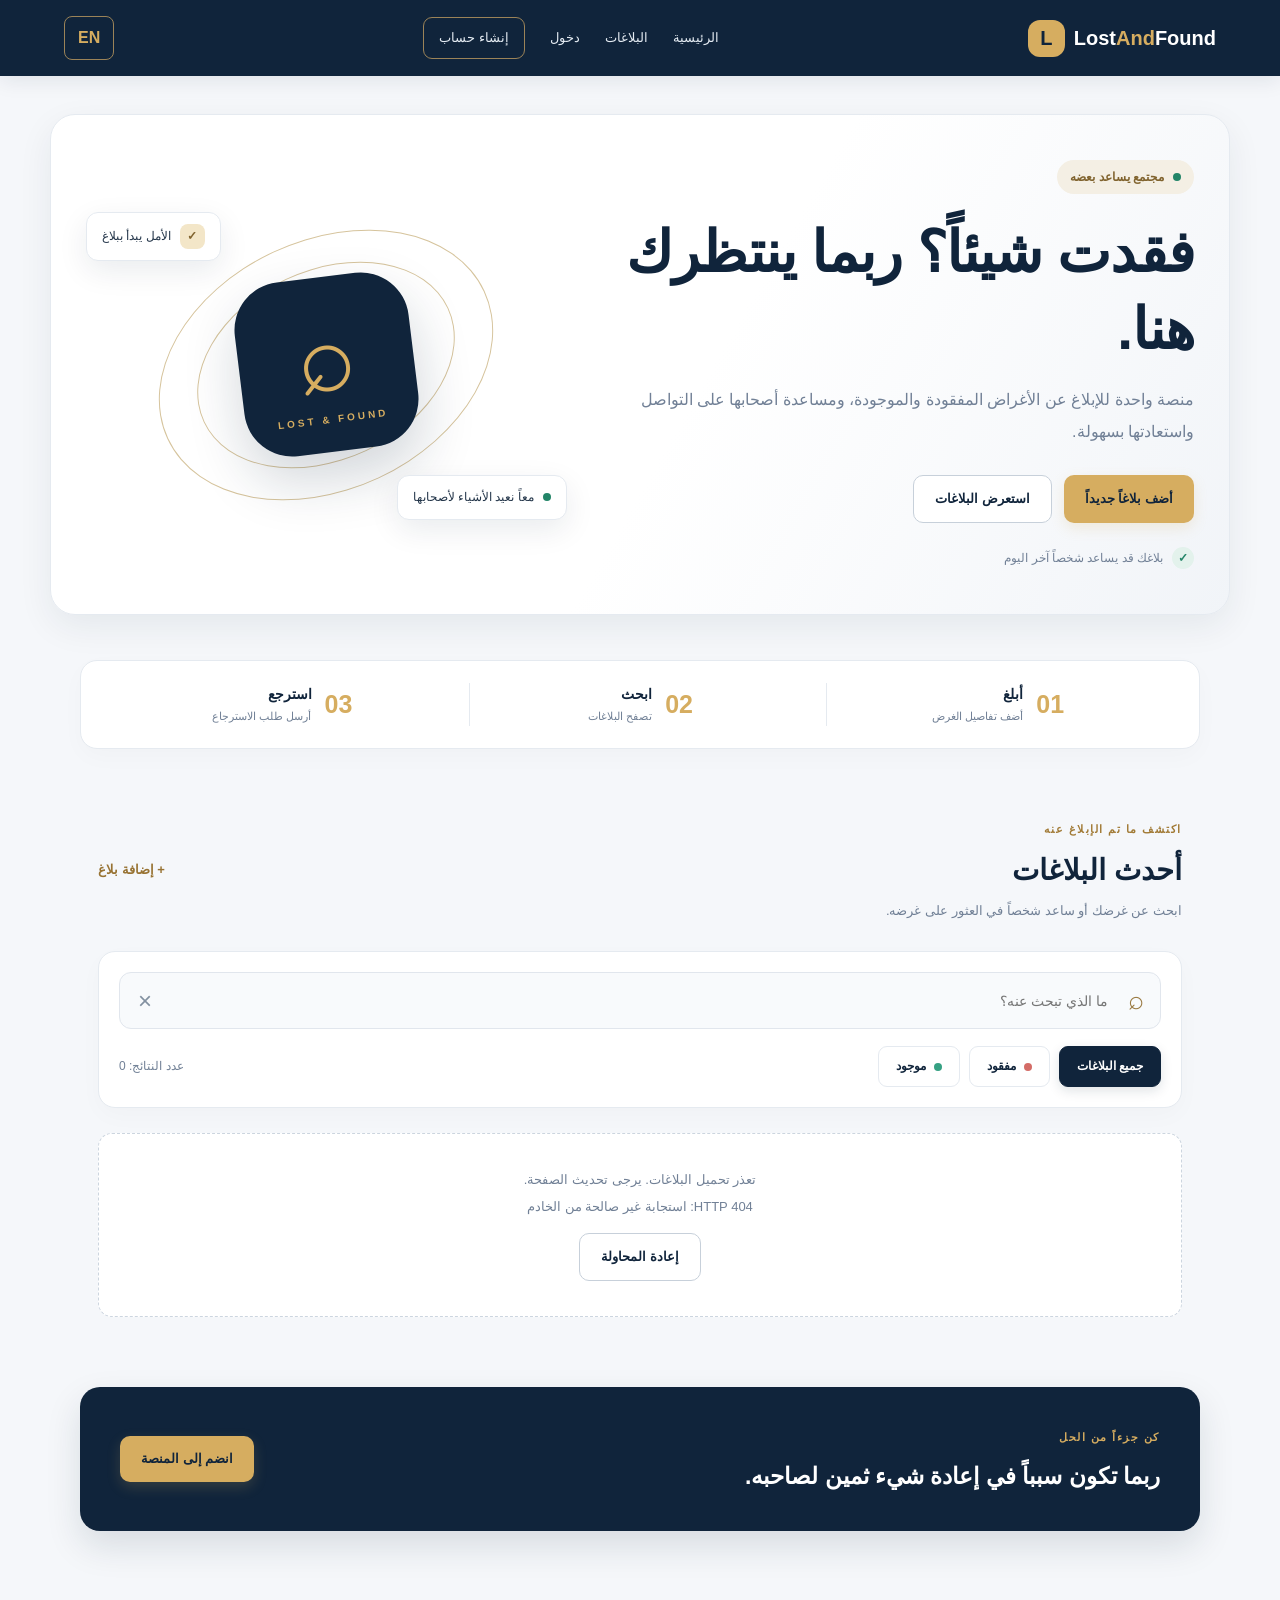
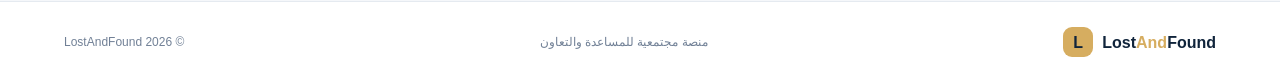
==== commit d4551808: "Fix HTML encoding and update heading text" ====
--- a/index.html
+++ b/index.html
@@ -38,7 +38,7 @@
       </span>
 
       <h1
-        data-ar="فقدت شيئاً؟<br>ربما ينتظرك هنا."
+        data-ar="فقدت شيئاً؟ ربما ينتظرك هنا."
         data-en="Lost something?<br>It may be waiting here.">
         فقدت شيئاً؟<br>ربما ينتظرك هنا.
       </h1>
--- a/style.css
+++ b/style.css
@@ -11,10 +11,15 @@
   --line: #e5eaf0;
   --green: #238568;
   --red: #b94a48;
+  --shadow: 0 12px 35px rgba(16,36,59,.07);
 }
 
 * {
   box-sizing: border-box;
+}
+
+html {
+  scroll-behavior: smooth;
 }
 
 body {
@@ -30,115 +35,258 @@
   text-decoration: none;
 }
 
+button,
+input,
+select,
+textarea {
+  font: inherit;
+}
+
 /* Header */
 
 .topbar {
-  height: 78px;
+  min-height: 76px;
   background: var(--navy);
-  color: #fff;
+  color: white;
   display: flex;
   align-items: center;
   justify-content: space-between;
-  padding: 0 max(5%, calc((100% - 1180px)/2));
+  padding: 12px max(5%, calc((100% - 1180px)/2));
   gap: 22px;
+  position: relative;
+  z-index: 5;
+  box-shadow: 0 4px 20px #10243b18;
 }
 
 .brand {
   font-size: 20px;
-  font-weight: 800;
-  letter-spacing: .2px;
-  display: flex;
-  align-items: center;
-  gap: 7px;
+  font-weight: 900;
+  display: flex;
+  align-items: center;
+  gap: 9px;
   direction: ltr;
-}
-
-.brand > span:not(.brand-mark) {
-  color: var(--gold);
+  white-space: nowrap;
 }
 
 .brand-mark {
   display: grid;
   place-items: center;
-  width: 34px;
-  height: 34px;
+  width: 37px;
+  height: 37px;
   background: var(--gold);
   color: var(--navy);
-  border-radius: 10px;
+  border-radius: 12px;
   font-weight: 900;
 }
 
-.topbar nav,
-.top-actions {
-  display: flex;
-  align-items: center;
-  gap: 24px;
+.brand-gold {
+  color: var(--gold);
+}
+
+.topbar nav {
+  display: flex;
+  align-items: center;
+  gap: 25px;
 }
 
 .topbar nav a {
-  font-size: 14px;
+  font-size: 13px;
   color: #e4ebf2;
-}
-
-.topbar nav a:hover,
-.text-link {
+  transition: .2s;
+}
+
+.topbar nav a:hover {
   color: var(--gold);
 }
 
 .nav-cta {
-  border: 1px solid #8c744a;
-  border-radius: 8px;
-  padding: 8px 13px;
+  border: 1px solid #9b8358;
+  border-radius: 9px;
+  padding: 9px 15px;
 }
 
 .lang {
   background: transparent;
   color: var(--gold);
   border: 1px solid #9b8358;
-  border-radius: 7px;
-  padding: 7px 12px;
+  border-radius: 8px;
+  padding: 7px 13px;
   cursor: pointer;
+  font-weight: 700;
 }
 
 /* Hero */
 
 .hero {
   max-width: 1180px;
-  margin: 55px auto 35px;
-  padding: 40px 28px;
+  margin: 38px auto 45px;
+  padding: 45px 35px;
   display: grid;
-  grid-template-columns: 1.15fr .85fr;
-  align-items: center;
-  gap: 45px;
-  min-height: 390px;
-}
-
-.eyebrow {
-  font-size: 11px;
-  letter-spacing: 1.8px;
-  color: #a17a35;
+  grid-template-columns: 1.1fr .9fr;
+  align-items: center;
+  gap: 40px;
+  min-height: 430px;
+  background: linear-gradient(120deg, #fff 55%, #f1f4f8);
+  border: 1px solid var(--line);
+  border-radius: 25px;
+  overflow: hidden;
+  box-shadow: var(--shadow);
+}
+
+.hero-copy {
+  position: relative;
+  z-index: 1;
+}
+
+.hero-label {
+  display: inline-flex;
+  align-items: center;
+  gap: 9px;
+  padding: 7px 13px;
+  background: #f4efe4;
+  color: #80632e;
+  border-radius: 30px;
+  font-size: 12px;
+  font-weight: 700;
+}
+
+.hero-label-dot,
+.float-dot {
+  width: 8px;
+  height: 8px;
+  border-radius: 50%;
+  background: var(--green);
+}
+
+.hero h1 {
+  font-size: clamp(36px, 4.5vw, 57px);
+  line-height: 1.35;
+  color: var(--navy);
+  margin: 20px 0 15px;
+  max-width: 600px;
+  letter-spacing: -.8px;
+}
+
+.hero-copy > p {
+  font-size: 16px;
+  color: var(--muted);
+  max-width: 570px;
+  line-height: 2;
+}
+
+.hero-actions {
+  display: flex;
+  gap: 12px;
+  margin-top: 27px;
+  flex-wrap: wrap;
+}
+
+.hero-note {
+  display: flex;
+  align-items: center;
+  gap: 9px;
+  color: var(--muted);
+  font-size: 12px;
+  margin-top: 24px;
+}
+
+.hero-note-icon {
+  display: grid;
+  place-items: center;
+  width: 22px;
+  height: 22px;
+  border-radius: 50%;
+  color: var(--green);
+  background: #e3f2ec;
+  font-weight: 900;
+}
+
+/* Hero artwork */
+
+.hero-art {
+  height: 330px;
+  position: relative;
+  display: grid;
+  place-items: center;
+  direction: ltr;
+}
+
+.hero-art-circle {
+  position: absolute;
+  border: 1px solid #d6c49d;
+  border-radius: 50%;
+  transform: rotate(-25deg);
+}
+
+.circle-one {
+  width: 270px;
+  height: 190px;
+}
+
+.circle-two {
+  width: 350px;
+  height: 250px;
+}
+
+.hero-art-center {
+  width: 175px;
+  height: 175px;
+  border-radius: 48px;
+  background: var(--navy);
+  color: var(--gold);
+  display: flex;
+  flex-direction: column;
+  justify-content: center;
+  align-items: center;
+  box-shadow: 0 25px 55px #10243b30;
+  transform: rotate(-7deg);
+}
+
+.hero-search-icon {
+  font-size: 100px;
+  line-height: 1.1;
+}
+
+.hero-art-caption {
+  font-size: 10px;
+  letter-spacing: 3px;
   font-weight: 800;
 }
 
-.hero h1 {
-  font-size: clamp(38px, 5vw, 60px);
-  line-height: 1.25;
-  color: var(--navy);
-  margin: 13px 0 18px;
-  max-width: 620px;
-}
-
-.hero-copy > p {
-  font-size: 17px;
-  color: var(--muted);
-  max-width: 580px;
-}
-
-.hero-actions {
-  display: flex;
-  gap: 12px;
-  margin-top: 28px;
-  flex-wrap: wrap;
+.hero-float {
+  position: absolute;
+  background: white;
+  border: 1px solid var(--line);
+  border-radius: 12px;
+  padding: 11px 15px;
+  box-shadow: 0 10px 30px #10243b16;
+  color: var(--ink);
+  font-size: 12px;
+  display: flex;
+  align-items: center;
+  gap: 9px;
+  direction: rtl;
+}
+
+.float-top {
+  top: 12px;
+  left: 0;
+}
+
+.float-bottom {
+  bottom: 10px;
+  right: 0;
+}
+
+.float-icon {
+  display: grid;
+  place-items: center;
+  width: 25px;
+  height: 25px;
+  background: var(--gold-light);
+  color: #80632e;
+  border-radius: 8px;
+  font-weight: 900;
 }
 
 /* Buttons */
@@ -148,10 +296,10 @@
   align-items: center;
   justify-content: center;
   border: 0;
-  border-radius: 8px;
+  border-radius: 10px;
   padding: 12px 21px;
   font-weight: 700;
-  font-size: 14px;
+  font-size: 13px;
   cursor: pointer;
   transition: .2s;
 }
@@ -159,22 +307,23 @@
 .btn-gold {
   background: var(--gold);
   color: var(--navy);
+  box-shadow: 0 5px 14px #d6ad6030;
 }
 
 .btn-gold:hover {
-  background: #e4c27e;
-  transform: translateY(-1px);
+  background: #e5c27c;
+  transform: translateY(-2px);
 }
 
 .btn-outline {
-  border: 1px solid #a9b4c0;
-  color: var(--navy);
-  background: transparent;
-}
-
-.topbar .btn-outline {
-  color: #fff;
-  border-color: #8292a2;
+  border: 1px solid #c7d0da;
+  color: var(--navy);
+  background: white;
+}
+
+.btn-outline:hover {
+  border-color: var(--gold);
+  background: #fffaf0;
 }
 
 .btn-small {
@@ -186,99 +335,57 @@
   margin-top: 18px;
 }
 
-/* Hero artwork */
-
-.hero-art {
-  height: 310px;
-  position: relative;
-  display: grid;
-  place-items: center;
-}
-
-.orbit {
-  position: absolute;
-  border: 1px solid #d9c79f;
-  border-radius: 50%;
-  transform: rotate(-24deg);
-}
-
-.orbit-one {
-  width: 260px;
-  height: 180px;
-}
-
-.orbit-two {
-  width: 340px;
-  height: 240px;
-}
-
-.hero-symbol {
-  width: 155px;
-  height: 155px;
-  border-radius: 42px;
-  background: var(--navy);
-  color: var(--gold);
-  font-size: 110px;
-  line-height: 130px;
-  text-align: center;
-  box-shadow: 0 25px 55px #10243b30;
-  transform: rotate(-8deg);
-}
-
-.floating-card {
-  position: absolute;
-  bottom: 12px;
-  right: 3%;
-  background: #fff;
-  border: 1px solid var(--line);
-  padding: 13px 17px;
-  border-radius: 10px;
-  box-shadow: 0 10px 30px #10243b12;
-  font-size: 13px;
-}
-
-.dot {
-  display: inline-block;
-  width: 8px;
-  height: 8px;
-  background: var(--green);
-  border-radius: 50%;
-  margin-inline-end: 8px;
-}
-
-/* Statistics */
-
-.stats {
+button:disabled {
+  opacity: .6;
+  cursor: not-allowed;
+}
+
+/* Steps strip */
+
+.steps-strip {
   max-width: 1120px;
-  margin: 0 auto 55px;
+  margin: 0 auto 65px;
+  padding: 22px 30px;
   display: grid;
   grid-template-columns: repeat(3, 1fr);
-  background: #fff;
+  gap: 15px;
+  background: white;
   border: 1px solid var(--line);
-  border-radius: 13px;
-  padding: 22px 30px;
-}
-
-.stats div {
-  display: flex;
-  align-items: center;
+  border-radius: 17px;
+  box-shadow: 0 8px 24px #10243b06;
+}
+
+.step-item {
+  display: flex;
+  align-items: center;
+  justify-content: center;
   gap: 13px;
-  justify-content: center;
   border-inline-end: 1px solid var(--line);
 }
 
-.stats div:last-child {
+.step-item:last-child {
   border: 0;
 }
 
-.stats strong {
-  font-size: 23px;
+.step-number {
+  font-size: 25px;
+  font-weight: 900;
   color: var(--gold);
 }
 
-.stats span {
-  font-size: 13px;
-  color: var(--muted);
+.step-item div {
+  display: flex;
+  flex-direction: column;
+}
+
+.step-item strong {
+  color: var(--navy);
+  font-size: 14px;
+}
+
+.step-item div span {
+  color: var(--muted);
+  font-size: 11px;
 }
 
 /* Sections */
@@ -293,80 +400,246 @@
   display: flex;
   align-items: center;
   justify-content: space-between;
-  margin-bottom: 22px;
+  gap: 15px;
+  margin-bottom: 25px;
+}
+
+.eyebrow {
+  font-size: 11px;
+  letter-spacing: 1.5px;
+  color: #a17a35;
+  font-weight: 800;
 }
 
 .section-heading h2 {
-  font-size: 25px;
-  color: var(--navy);
+  font-size: 29px;
+  color: var(--navy);
+  margin: 5px 0;
+}
+
+.section-heading p {
+  color: var(--muted);
+  font-size: 13px;
   margin: 4px 0;
 }
 
 .text-link {
+  color: #987333;
   font-size: 13px;
+  font-weight: 800;
+  white-space: nowrap;
+}
+
+/* Search and filters */
+
+.report-filters {
+  margin: 25px 0;
+  padding: 20px;
+  background: white;
+  border: 1px solid var(--line);
+  border-radius: 17px;
+  box-shadow: 0 8px 24px #10243b06;
+}
+
+.search-wrap {
+  position: relative;
+  display: flex;
+  align-items: center;
+}
+
+.search-icon {
+  position: absolute;
+  right: 17px;
+  color: #9a7a42;
+  font-size: 27px;
+  pointer-events: none;
+}
+
+.report-search {
+  width: 100%;
+  max-width: 100%;
+  height: 57px;
+  padding: 12px 52px 12px 45px;
+  border: 1px solid #e1e6ed;
+  border-radius: 12px;
+  background: #f8fafc;
+  font-size: 14px;
+  color: var(--ink);
+  outline: none;
+  transition: .2s;
+}
+
+.report-search:focus {
+  background: white;
+  border-color: var(--gold);
+  box-shadow: 0 0 0 4px #d6ad6018;
+}
+
+.search-clear {
+  position: absolute;
+  left: 13px;
+  border: 0;
+  background: transparent;
+  color: #8290a0;
+  font-size: 24px;
+  cursor: pointer;
+}
+
+.filter-row {
+  display: flex;
+  justify-content: space-between;
+  align-items: center;
+  gap: 12px;
+  margin-top: 17px;
+}
+
+.filter-buttons {
+  display: flex;
+  gap: 9px;
+  flex-wrap: wrap;
+}
+
+.filter-btn {
+  display: inline-flex;
+  align-items: center;
+  justify-content: center;
+  gap: 8px;
+  border: 1px solid var(--line);
+  background: white;
+  color: var(--navy);
+  border-radius: 9px;
+  padding: 9px 17px;
+  font-size: 12px;
   font-weight: 700;
-}
-
-/* Reports grid */
+  cursor: pointer;
+  transition: .2s;
+}
+
+.filter-btn:hover {
+  border-color: var(--gold);
+  background: #fffaf0;
+}
+
+.filter-btn.active {
+  background: var(--navy);
+  color: white;
+  border-color: var(--navy);
+  box-shadow: 0 4px 12px #10243b20;
+}
+
+.filter-dot {
+  width: 8px;
+  height: 8px;
+  border-radius: 50%;
+}
+
+.lost-dot {
+  background: #d46c67;
+}
+
+.found-dot {
+  background: #36a183;
+}
+
+.results-count {
+  color: var(--muted);
+  font-size: 12px;
+  white-space: nowrap;
+}
+
+/* Reports grid and cards */
 
 .items-grid {
   display: grid;
-  grid-template-columns: repeat(3, 1fr);
-  gap: 17px;
-}
-
-.item-card,
-.auth-card,
-.form-card {
-  background: #fff;
+  grid-template-columns: repeat(3, minmax(0, 1fr));
+  gap: 20px;
+}
+
+.item-card {
+  background: white;
   border: 1px solid var(--line);
-  border-radius: 13px;
-  padding: 22px;
-  box-shadow: 0 8px 24px #10243b08;
-}
-
-.item-card {
+  border-radius: 16px;
   overflow: hidden;
+  box-shadow: 0 7px 24px #10243b08;
   transition: transform .2s, box-shadow .2s;
+  padding: 0;
+  display: flex;
+  flex-direction: column;
 }
 
 .item-card:hover {
-  transform: translateY(-4px);
-  box-shadow: 0 12px 28px #10243b12;
+  transform: translateY(-5px);
+  box-shadow: 0 16px 35px #10243b14;
+}
+
+.item-image {
+  display: block;
+  width: 100%;
+  height: 205px;
+  object-fit: cover;
+  background: #edf1f5;
+  margin: 0;
+  border-radius: 0;
+}
+
+.item-image-placeholder {
+  height: 205px;
+  display: grid;
+  place-items: center;
+  background: linear-gradient(135deg, #eaf0f5, #f8f6f0);
+  color: #9b8358;
+  font-size: 75px;
+}
+
+.item-card-content {
+  padding: 19px;
+  display: flex;
+  flex-direction: column;
+  flex: 1;
 }
 
 .item-card h3 {
-  margin: 8px 0;
-  color: var(--navy);
-}
-
-.item-card p {
-  color: var(--muted);
-  font-size: 13px;
+  margin: 10px 0 5px;
+  color: var(--navy);
+  font-size: 17px;
+}
+
+.item-description {
+  color: var(--muted);
+  font-size: 12px;
+  line-height: 1.9;
+  min-height: 42px;
+  margin: 4px 0 14px;
+}
+
+.item-meta {
+  display: flex;
+  flex-wrap: wrap;
+  justify-content: space-between;
+  gap: 8px;
+  color: var(--muted);
+  font-size: 11px;
+  border-top: 1px solid #edf0f3;
+  padding-top: 12px;
+  margin-top: auto;
 }
 
 .item-card .btn {
-  margin-top: 13px;
-}
-
-.item-meta {
-  display: flex;
-  gap: 12px;
-  flex-wrap: wrap;
-  color: var(--muted);
-  font-size: 12px;
+  margin-top: 15px;
 }
 
 /* Tags */
 
 .tag {
-  display: inline-block;
-  padding: 4px 9px;
+  display: inline-flex;
+  align-items: center;
+  align-self: flex-start;
+  padding: 5px 11px;
   border-radius: 20px;
   background: var(--gold-light);
   color: #78591e;
   font-size: 11px;
-  font-weight: 700;
+  font-weight: 800;
 }
 
 .tag.lost {
@@ -374,112 +647,113 @@
   color: #a4423e;
 }
 
-.item-card .tag {
-  margin-top: 4px;
-}
-
-/* Images */
-
-.item-image {
-  display: block;
-  width: 100%;
-  height: 190px;
-  object-fit: cover;
-  border-radius: 9px;
-  background: #edf1f5;
-  margin-bottom: 14px;
-}
-
-/* Search and filters */
-
-.report-filters {
-  margin: 25px 0;
-  padding: 20px;
-  background: var(--white);
-  border: 1px solid var(--line);
-  border-radius: 13px;
-  display: flex;
-  flex-direction: column;
-  gap: 17px;
-}
-
-.report-search {
-  max-width: 100%;
-  padding: 14px 17px;
-  border: 1px solid var(--line);
-  border-radius: 9px;
-  background: #f9fafc;
-}
-
-.report-search:focus {
-  background: #fff;
-  border-color: var(--gold);
-}
-
-.filter-buttons {
-  display: flex;
-  gap: 10px;
-  flex-wrap: wrap;
-}
-
-.filter-btn {
-  border: 1px solid var(--line);
-  background: #fff;
-  color: var(--navy);
-  border-radius: 8px;
-  padding: 10px 19px;
-  font-family: inherit;
+.tag.found {
+  background: #e3f3ed;
+  color: #23775e;
+}
+
+/* Empty and loading states */
+
+.empty {
+  background: white;
+  border: 1px dashed #ccd5df;
+  border-radius: 14px;
+  padding: 35px 20px;
+  text-align: center;
+  color: var(--muted);
   font-size: 13px;
-  font-weight: 700;
-  cursor: pointer;
-  transition: .2s;
-}
-
-.filter-btn:hover {
-  border-color: var(--gold);
-  background: var(--gold-light);
-}
-
-.filter-btn.active {
-  background: var(--navy);
-  color: #fff;
-  border-color: var(--navy);
-  box-shadow: 0 4px 12px #10243b20;
-}
-
-/* Empty results */
+}
 
 .items-grid .empty {
   grid-column: 1 / -1;
-  padding: 35px 20px;
-}
-
-.empty {
-  background: #fff;
-  border: 1px dashed #ccd5df;
-  border-radius: 10px;
-  padding: 24px;
+}
+
+.empty strong {
+  display: block;
+  color: var(--navy);
+  font-size: 17px;
+  margin: 8px 0;
+}
+
+.empty p {
+  margin: 5px 0 15px;
+}
+
+.empty-icon {
+  display: block;
+  font-size: 40px;
+  color: var(--gold);
+}
+
+.loading-state {
+  grid-column: 1 / -1;
   text-align: center;
-  color: var(--muted);
-  font-size: 13px;
-}
-
-/* General elements */
-
-.muted {
-  color: var(--muted);
-}
+  padding: 40px;
+  color: var(--muted);
+  background: white;
+  border-radius: 14px;
+  border: 1px solid var(--line);
+}
+
+/* Join banner */
+
+.join-banner {
+  max-width: 1120px;
+  margin: 70px auto;
+  padding: 35px 40px;
+  background: var(--navy);
+  border-radius: 20px;
+  color: white;
+  display: flex;
+  align-items: center;
+  justify-content: space-between;
+  gap: 25px;
+  box-shadow: 0 15px 35px #10243b20;
+}
+
+.join-banner h2 {
+  font-size: 23px;
+  line-height: 1.7;
+  max-width: 650px;
+  margin: 8px 0 0;
+}
+
+.join-banner .eyebrow {
+  color: var(--gold);
+}
+
+/* Footer */
 
 footer {
   border-top: 1px solid var(--line);
-  padding: 25px 5%;
+  padding: 25px max(5%, calc((100% - 1180px)/2));
   display: flex;
   justify-content: space-between;
+  align-items: center;
+  gap: 15px;
   color: var(--muted);
   font-size: 12px;
-}
-
-/* Authentication */
+  background: white;
+}
+
+.footer-brand {
+  color: var(--navy);
+  font-size: 16px;
+}
+
+.footer-brand .brand-mark {
+  width: 30px;
+  height: 30px;
+  border-radius: 9px;
+}
+
+/* General */
+
+.muted {
+  color: var(--muted);
+}
+
+/* Authentication pages */
 
 .auth-page {
   min-height: 100vh;
@@ -496,7 +770,11 @@
 .auth-card,
 .form-card {
   width: min(100%, 480px);
+  background: white;
+  border: 1px solid var(--line);
+  border-radius: 16px;
   padding: 36px;
+  box-shadow: var(--shadow);
 }
 
 .auth-card h1,
@@ -540,8 +818,7 @@
   padding: 12px 13px;
   border: 1px solid #dce3ea;
   border-radius: 8px;
-  background: #fff;
-  font: inherit;
+  background: white;
   font-size: 14px;
   color: var(--ink);
   outline: none;
@@ -604,9 +881,9 @@
 }
 
 .claim-row {
-  background: #fff;
+  background: white;
   border: 1px solid var(--line);
-  border-radius: 10px;
+  border-radius: 12px;
   padding: 16px 18px;
   display: flex;
   justify-content: space-between;
@@ -636,65 +913,181 @@
   direction: rtl;
 }
 
-/* Responsive: tablets */
-
-@media(max-width: 800px) {
+/* Tablet */
+
+@media (max-width: 900px) {
   .hero {
-    grid-template-columns: 1fr;
-    margin-top: 20px;
-    padding: 25px 20px;
-  }
-
-  .hero-art {
-    height: 240px;
+    margin: 25px 15px 35px;
+    padding: 30px 25px;
+    gap: 15px;
   }
 
   .items-grid {
-    grid-template-columns: repeat(2, 1fr);
-  }
-
-  .stats {
-    margin: 0 15px 35px;
-    padding: 18px 8px;
-  }
-
-  .stats div {
-    gap: 6px;
-    flex-direction: column;
-    text-align: center;
-  }
-
+    grid-template-columns: repeat(2, minmax(0, 1fr));
+  }
+
+  .steps-strip {
+    margin: 0 15px 45px;
+  }
+
+  .join-banner {
+    margin: 55px 15px;
+  }
+}
+
+/* Mobile */
+
+@media (max-width: 650px) {
   .topbar {
-    padding: 0 16px;
-  }
-
-  .topbar nav {
-    gap: 10px;
-  }
-
-  .topbar nav a {
-    font-size: 12px;
-  }
-}
-
-/* Responsive: mobile */
-
-@media(max-width: 560px) {
-  .topbar {
-    height: auto;
     min-height: 70px;
     flex-wrap: wrap;
-    padding: 13px 15px;
+    padding: 12px 15px;
+    gap: 10px;
+  }
+
+  .brand {
+    font-size: 17px;
   }
 
   .topbar nav {
     order: 3;
     width: 100%;
     justify-content: center;
+    gap: 13px;
+    flex-wrap: wrap;
+  }
+
+  .topbar nav a {
+    font-size: 11px;
+  }
+
+  .hero {
+    grid-template-columns: 1fr;
+    margin: 15px 10px 30px;
+    padding: 28px 20px;
+    border-radius: 17px;
+  }
+
+  .hero h1 {
+    font-size: 37px;
+  }
+
+  .hero-copy > p {
+    font-size: 14px;
+  }
+
+  .hero-art {
+    height: 245px;
+  }
+
+  .circle-one {
+    width: 220px;
+    height: 150px;
+  }
+
+  .circle-two {
+    width: 285px;
+    height: 205px;
+  }
+
+  .hero-art-center {
+    width: 135px;
+    height: 135px;
+    border-radius: 35px;
+  }
+
+  .hero-search-icon {
+    font-size: 75px;
+  }
+
+  .hero-float {
+    font-size: 10px;
+    padding: 8px 10px;
+  }
+
+  .steps-strip {
+    grid-template-columns: 1fr;
+    padding: 18px;
+    gap: 13px;
+    margin: 0 10px 40px;
+  }
+
+  .step-item {
+    justify-content: flex-start;
+    border-inline-end: 0;
+    border-bottom: 1px solid var(--line);
+    padding-bottom: 10px;
+  }
+
+  .step-item:last-child {
+    border: 0;
+    padding-bottom: 0;
+  }
+
+  .section {
+    margin: 42px auto;
+    padding: 0 12px;
+  }
+
+  .section-heading {
+    align-items: flex-start;
+    flex-direction: column;
+  }
+
+  .section-heading h2 {
+    font-size: 25px;
   }
 
   .items-grid {
     grid-template-columns: 1fr;
+    gap: 15px;
+  }
+
+  .item-image,
+  .item-image-placeholder {
+    height: 220px;
+  }
+
+  .report-filters {
+    padding: 13px;
+  }
+
+  .filter-row {
+    align-items: flex-start;
+    flex-direction: column;
+  }
+
+  .filter-buttons {
+    display: grid;
+    grid-template-columns: repeat(3, 1fr);
+    width: 100%;
+    gap: 6px;
+  }
+
+  .filter-btn {
+    padding: 9px 5px;
+    font-size: 11px;
+  }
+
+  .results-count {
+    align-self: flex-end;
+  }
+
+  .join-banner {
+    margin: 45px 10px;
+    padding: 25px 20px;
+    align-items: flex-start;
+    flex-direction: column;
+  }
+
+  .join-banner h2 {
+    font-size: 19px;
+  }
+
+  footer {
+    padding: 22px 15px;
+    align-items: flex-start;
+    flex-direction: column;
   }
 
   .auth-card,
@@ -702,8 +1095,8 @@
     padding: 25px 19px;
   }
 
-  .section {
-    margin: 40px auto;
+  .form-wrap {
+    margin: 25px auto;
   }
 
   .claim-row,
@@ -712,29 +1105,7 @@
     flex-direction: column;
   }
 
-  footer {
-    gap: 8px;
-    flex-direction: column;
-  }
-
-  .hero h1 {
-    font-size: 38px;
-  }
-
-  .report-filters {
-    padding: 14px;
-  }
-
-  .filter-buttons {
-    display: grid;
-    grid-template-columns: 1fr;
-  }
-
-  .filter-btn {
+  .claim-actions {
     width: 100%;
   }
-
-  .item-image {
-    height: 210px;
-  }
-}
+}
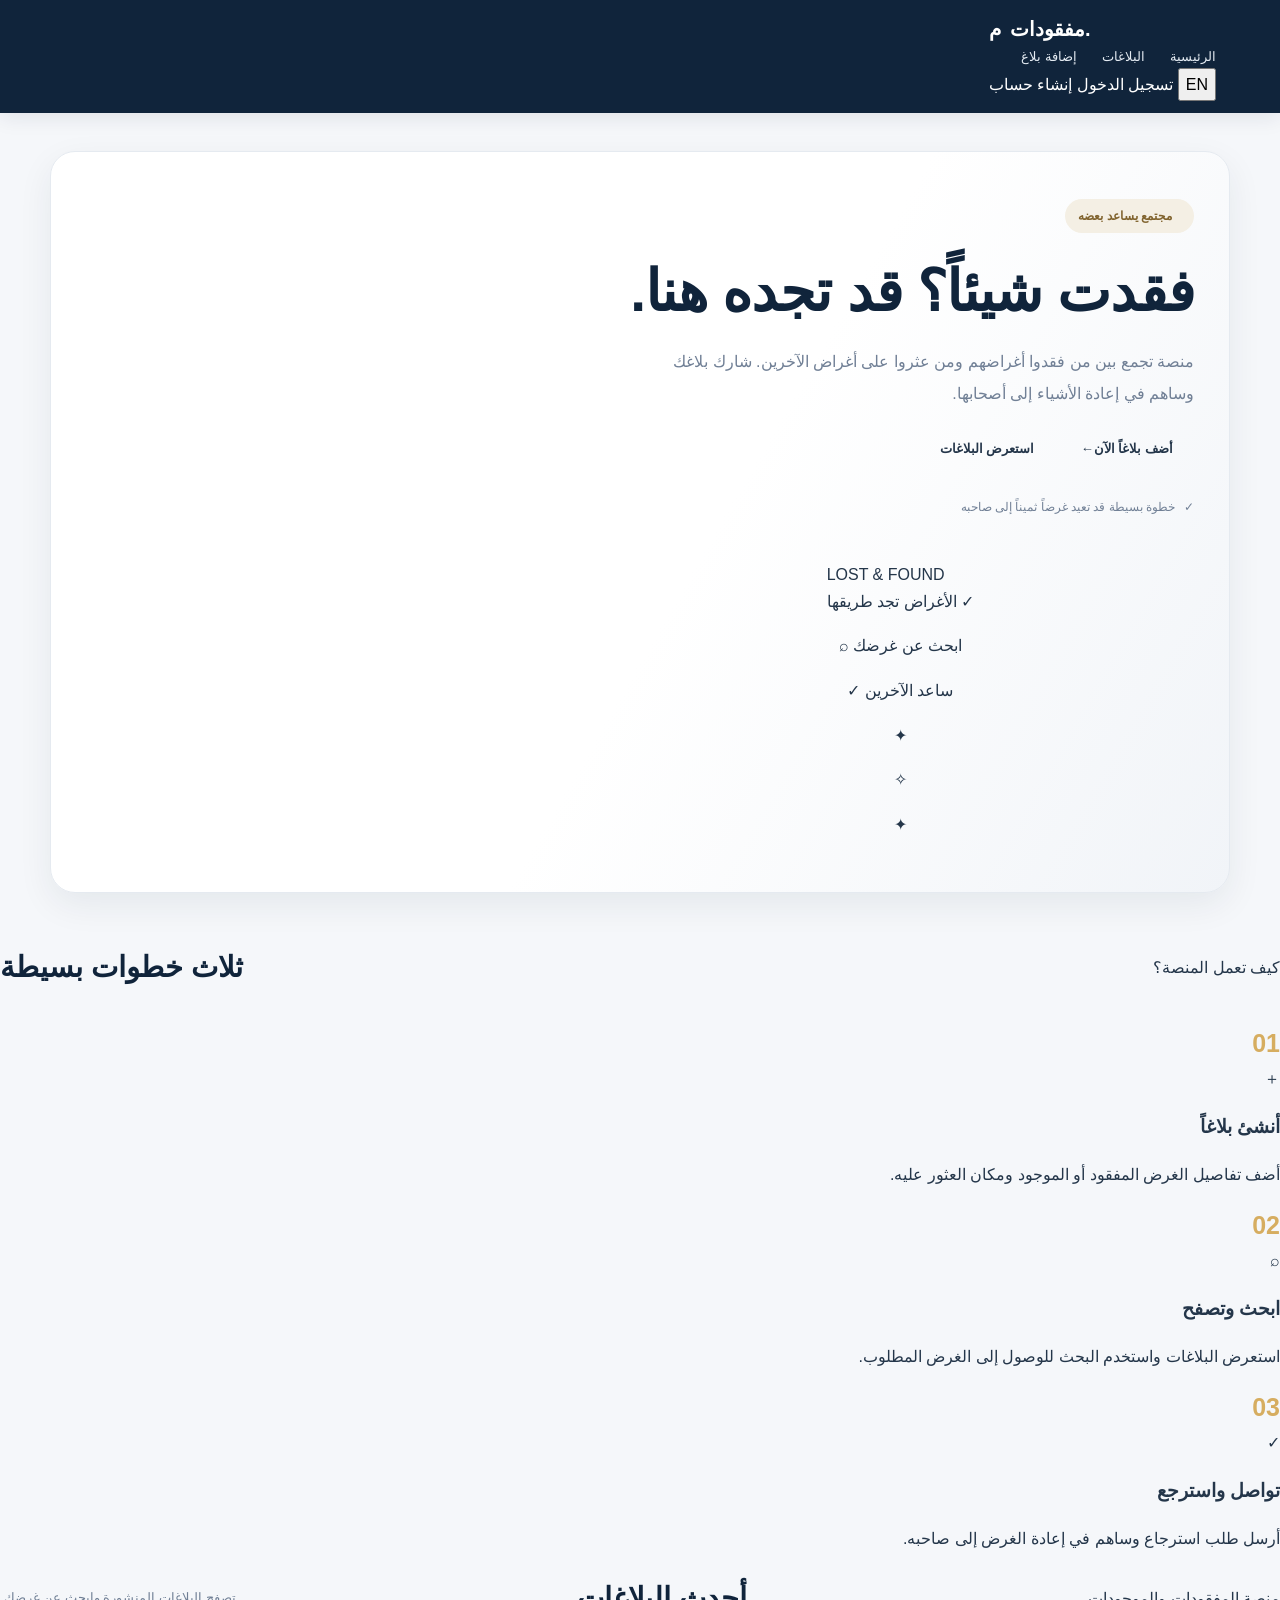
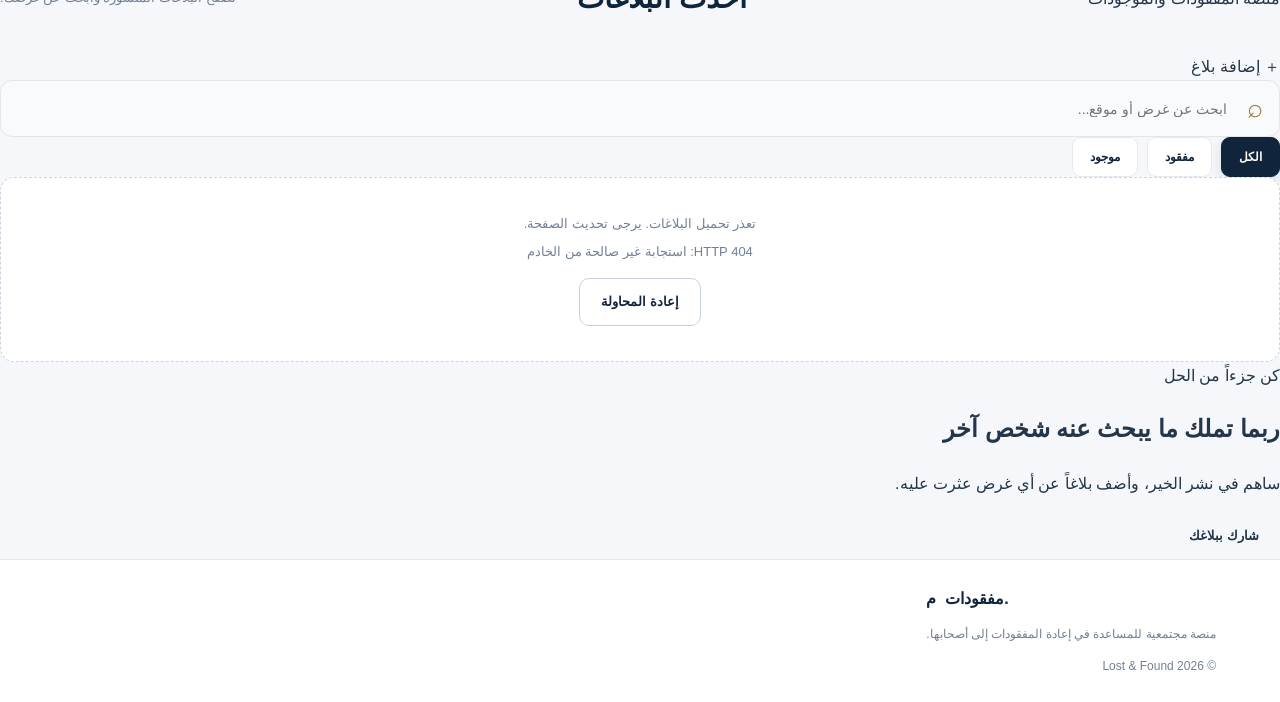
==== commit e2451b1d: "Revise index.html for improved layout and content Updated the HTML structure and content for improve" ====
--- a/index.html
+++ b/index.html
@@ -3,199 +3,283 @@
 <html lang="ar" dir="rtl">
 <head>
   <meta charset="UTF-8">
-  <meta name="viewport" content="width=device-width, initial-scale=1">
-  <meta name="theme-color" content="#10243b">
-  <title>LostAndFound | المفقودات والموجودات</title>
+  <meta name="viewport" content="width=device-width, initial-scale=1.0">
+  <meta name="theme-color" content="#142b45">
+  <meta name="description" content="منصة المفقودات والموجودات لمساعدة الأشخاص في العثور على أغراضهم وإعادتها إلى أصحابها.">
+  <title>مفقودات | منصة المفقودات والموجودات</title>
   <link rel="stylesheet" href="style.css">
 </head>
 
 <body>
 
-<header class="topbar">
-  <a class="brand" href="index.html">
-    <span class="brand-mark">L</span>
-    <span>Lost<span class="brand-gold">And</span>Found</span>
-  </a>
-
-  <nav>
-    <a href="index.html" data-ar="الرئيسية" data-en="Home">الرئيسية</a>
-    <a href="#latest" data-ar="البلاغات" data-en="Reports">البلاغات</a>
-    <a href="login.html" data-ar="دخول" data-en="Login">دخول</a>
-    <a class="nav-cta" href="register.html"
-       data-ar="إنشاء حساب" data-en="Create account">إنشاء حساب</a>
-  </nav>
-
-  <button class="lang" id="langBtn" type="button">EN</button>
-</header>
-
-<main>
-
-  <section class="hero">
-    <div class="hero-copy">
-      <span class="hero-label">
-        <span class="hero-label-dot"></span>
-        <span data-ar="مجتمع يساعد بعضه" data-en="A community that helps">مجتمع يساعد بعضه</span>
-      </span>
-
-      <h1
-        data-ar="فقدت شيئاً؟ ربما ينتظرك هنا."
-        data-en="Lost something?<br>It may be waiting here.">
-        فقدت شيئاً؟<br>ربما ينتظرك هنا.
-      </h1>
-
-      <p
-        data-ar="منصة واحدة للإبلاغ عن الأغراض المفقودة والموجودة، ومساعدة أصحابها على التواصل واستعادتها بسهولة."
-        data-en="One place to report lost and found belongings and help people reconnect with what matters.">
-        منصة واحدة للإبلاغ عن الأغراض المفقودة والموجودة، ومساعدة أصحابها على التواصل واستعادتها بسهولة.
+  <!-- شريط التنقل -->
+  <header class="topbar">
+    <div class="container nav-container">
+
+      <a href="index.html" class="brand">
+        <span class="brand-icon">م</span>
+        <span class="brand-name">مفقودات<span>.</span></span>
+      </a>
+
+      <nav class="nav-links">
+        <a href="#home" data-ar="الرئيسية" data-en="Home">الرئيسية</a>
+        <a href="#latest" data-ar="البلاغات" data-en="Reports">البلاغات</a>
+        <a href="report.html" data-ar="إضافة بلاغ" data-en="Add Report">إضافة بلاغ</a>
+      </nav>
+
+      <div class="nav-actions">
+        <button type="button" id="langBtn" class="language-btn">EN</button>
+        <a href="login.html" class="login-link"
+           data-ar="تسجيل الدخول" data-en="Login">تسجيل الدخول</a>
+        <a href="register.html" class="nav-register"
+           data-ar="إنشاء حساب" data-en="Sign up">إنشاء حساب</a>
+      </div>
+
+    </div>
+  </header>
+
+  <main>
+
+    <!-- الواجهة الرئيسية -->
+    <section class="hero" id="home">
+      <div class="container hero-layout">
+
+        <div class="hero-copy">
+
+          <div class="hero-label">
+            <span class="label-dot"></span>
+            <span data-ar="مجتمع يساعد بعضه" data-en="A community that helps">مجتمع يساعد بعضه</span>
+          </div>
+
+          <h1>
+            <span data-ar="فقدت شيئاً؟" data-en="Lost something?">فقدت شيئاً؟</span>
+            <span class="hero-highlight"
+              data-ar="قد تجده هنا." data-en="You may find it here.">قد تجده هنا.</span>
+          </h1>
+
+          <p class="hero-description"
+             data-ar="منصة تجمع بين من فقدوا أغراضهم ومن عثروا على أغراض الآخرين. شارك بلاغك وساهم في إعادة الأشياء إلى أصحابها."
+             data-en="A platform connecting people who lost belongings with those who found them. Share a report and help return items to their owners.">
+            منصة تجمع بين من فقدوا أغراضهم ومن عثروا على أغراض الآخرين. شارك بلاغك وساهم في إعادة الأشياء إلى أصحابها.
+          </p>
+
+          <div class="hero-buttons">
+            <a href="report.html" class="btn btn-primary">
+              <span data-ar="أضف بلاغاً الآن" data-en="Post a report">أضف بلاغاً الآن</span>
+              <span class="arrow">←</span>
+            </a>
+
+            <a href="#latest" class="btn btn-secondary"
+               data-ar="استعرض البلاغات" data-en="Browse reports">استعرض البلاغات</a>
+          </div>
+
+          <div class="hero-note">
+            <span class="note-icon">✓</span>
+            <span data-ar="خطوة بسيطة قد تعيد غرضاً ثميناً إلى صاحبه"
+                  data-en="A small step can return something valuable to its owner">
+              خطوة بسيطة قد تعيد غرضاً ثميناً إلى صاحبه
+            </span>
+          </div>
+
+        </div>
+
+        <!-- الرسم التوضيحي -->
+        <div class="hero-art" aria-hidden="true">
+
+          <div class="art-circle art-circle-one"></div>
+          <div class="art-circle art-circle-two"></div>
+
+          <div class="art-main-card">
+            <div class="art-card-top">
+              <span class="art-card-label">LOST & FOUND</span>
+              <span class="art-card-dot"></span>
+            </div>
+
+            <div class="art-object">
+              <div class="object-handle"></div>
+              <div class="object-body">
+                <div class="object-line"></div>
+                <div class="object-lock"></div>
+              </div>
+            </div>
+
+            <div class="art-card-bottom">
+              <span data-ar="الأغراض تجد طريقها" data-en="Things find their way">الأغراض تجد طريقها</span>
+              <span class="art-check">✓</span>
+            </div>
+          </div>
+
+          <div class="floating-card floating-card-top">
+            <span class="floating-icon">⌕</span>
+            <span data-ar="ابحث عن غرضك" data-en="Find your item">ابحث عن غرضك</span>
+          </div>
+
+          <div class="floating-card floating-card-bottom">
+            <span class="floating-icon success-icon">✓</span>
+            <span data-ar="ساعد الآخرين" data-en="Help others">ساعد الآخرين</span>
+          </div>
+
+          <span class="art-spark spark-one">✦</span>
+          <span class="art-spark spark-two">✧</span>
+          <span class="art-spark spark-three">✦</span>
+
+        </div>
+
+      </div>
+    </section>
+
+    <!-- خطوات الاستخدام -->
+    <section class="steps-section">
+      <div class="container">
+
+        <div class="section-heading steps-heading">
+          <span class="section-kicker"
+                data-ar="كيف تعمل المنصة؟" data-en="HOW IT WORKS">كيف تعمل المنصة؟</span>
+          <h2 data-ar="ثلاث خطوات بسيطة" data-en="Three simple steps">ثلاث خطوات بسيطة</h2>
+        </div>
+
+        <div class="steps-grid">
+
+          <div class="step-card">
+            <span class="step-number">01</span>
+            <div class="step-icon">＋</div>
+            <h3 data-ar="أنشئ بلاغاً" data-en="Create a report">أنشئ بلاغاً</h3>
+            <p data-ar="أضف تفاصيل الغرض المفقود أو الموجود ومكان العثور عليه."
+               data-en="Add details about the lost or found item and its location.">
+              أضف تفاصيل الغرض المفقود أو الموجود ومكان العثور عليه.
+            </p>
+          </div>
+
+          <div class="step-card">
+            <span class="step-number">02</span>
+            <div class="step-icon">⌕</div>
+            <h3 data-ar="ابحث وتصفح" data-en="Search and browse">ابحث وتصفح</h3>
+            <p data-ar="استعرض البلاغات واستخدم البحث للوصول إلى الغرض المطلوب."
+               data-en="Browse reports and use search to find the item you need.">
+              استعرض البلاغات واستخدم البحث للوصول إلى الغرض المطلوب.
+            </p>
+          </div>
+
+          <div class="step-card">
+            <span class="step-number">03</span>
+            <div class="step-icon">✓</div>
+            <h3 data-ar="تواصل واسترجع" data-en="Connect and return">تواصل واسترجع</h3>
+            <p data-ar="أرسل طلب استرجاع وساهم في إعادة الغرض إلى صاحبه."
+               data-en="Send a return request and help reunite an item with its owner.">
+              أرسل طلب استرجاع وساهم في إعادة الغرض إلى صاحبه.
+            </p>
+          </div>
+
+        </div>
+      </div>
+    </section>
+
+    <!-- البلاغات -->
+    <section class="reports-section" id="latest">
+      <div class="container">
+
+        <div class="reports-heading">
+          <div class="section-heading">
+            <span class="section-kicker"
+                  data-ar="منصة المفقودات والموجودات" data-en="LOST & FOUND PLATFORM">
+              منصة المفقودات والموجودات
+            </span>
+            <h2 data-ar="أحدث البلاغات" data-en="Latest reports">أحدث البلاغات</h2>
+            <p data-ar="تصفح البلاغات المنشورة وابحث عن غرضك."
+               data-en="Browse published reports and search for your item.">
+              تصفح البلاغات المنشورة وابحث عن غرضك.
+            </p>
+          </div>
+
+          <a href="report.html" class="add-report-link">
+            <span>＋</span>
+            <span data-ar="إضافة بلاغ" data-en="Add report">إضافة بلاغ</span>
+          </a>
+        </div>
+
+        <div class="report-toolbar">
+
+          <div class="search-wrap">
+            <span class="search-icon">⌕</span>
+            <input
+              type="search"
+              id="reportSearch"
+              class="report-search"
+              placeholder="ابحث عن غرض أو موقع..."
+              data-ar-placeholder="ابحث عن غرض أو موقع..."
+              data-en-placeholder="Search for an item or location..."
+              aria-label="البحث في البلاغات">
+          </div>
+
+          <div class="filter-buttons">
+            <button type="button" class="filter-btn active"
+                    data-filter="all" onclick="filterPublicItems('all')"
+                    data-ar="الكل" data-en="All">الكل</button>
+
+            <button type="button" class="filter-btn"
+                    data-filter="lost" onclick="filterPublicItems('lost')"
+                    data-ar="مفقود" data-en="Lost">مفقود</button>
+
+            <button type="button" class="filter-btn"
+                    data-filter="found" onclick="filterPublicItems('found')"
+                    data-ar="موجود" data-en="Found">موجود</button>
+          </div>
+
+        </div>
+
+        <div id="itemsGrid" class="items-grid">
+          <div class="loading-message"
+               data-ar="جارٍ تحميل البلاغات..."
+               data-en="Loading reports...">جارٍ تحميل البلاغات...</div>
+        </div>
+
+      </div>
+    </section>
+
+    <!-- دعوة للمشاركة -->
+    <section class="join-section">
+      <div class="container join-inner">
+        <div>
+          <span class="section-kicker"
+                data-ar="كن جزءاً من الحل" data-en="BE PART OF THE SOLUTION">كن جزءاً من الحل</span>
+          <h2 data-ar="ربما تملك ما يبحث عنه شخص آخر"
+              data-en="You may have what someone else is looking for">
+            ربما تملك ما يبحث عنه شخص آخر
+          </h2>
+          <p data-ar="ساهم في نشر الخير، وأضف بلاغاً عن أي غرض عثرت عليه."
+             data-en="Spread kindness by reporting any item you have found.">
+            ساهم في نشر الخير، وأضف بلاغاً عن أي غرض عثرت عليه.
+          </p>
+        </div>
+
+        <a href="report.html" class="btn btn-light"
+           data-ar="شارك ببلاغك" data-en="Share a report">شارك ببلاغك</a>
+      </div>
+    </section>
+
+  </main>
+
+  <!-- التذييل -->
+  <footer class="footer">
+    <div class="container footer-inner">
+      <a href="index.html" class="brand footer-brand">
+        <span class="brand-icon">م</span>
+        <span class="brand-name">مفقودات<span>.</span></span>
+      </a>
+
+      <p data-ar="منصة مجتمعية للمساعدة في إعادة المفقودات إلى أصحابها."
+         data-en="A community platform helping return lost items to their owners.">
+        منصة مجتمعية للمساعدة في إعادة المفقودات إلى أصحابها.
       </p>
 
-      <div class="hero-actions">
-        <a class="btn btn-gold" href="report.html"
-           data-ar="أضف بلاغاً جديداً" data-en="Post a report">أضف بلاغاً جديداً</a>
-        <a class="btn btn-outline" href="#latest"
-           data-ar="استعرض البلاغات" data-en="Explore reports">استعرض البلاغات</a>
-      </div>
-
-      <div class="hero-note">
-        <span class="hero-note-icon">✓</span>
-        <span data-ar="بلاغك قد يساعد شخصاً آخر اليوم"
-              data-en="Your report could help someone today">بلاغك قد يساعد شخصاً آخر اليوم</span>
-      </div>
+      <span class="copyright">© 2026 Lost & Found</span>
     </div>
-
-    <div class="hero-art">
-      <div class="hero-art-circle circle-one"></div>
-      <div class="hero-art-circle circle-two"></div>
-      <div class="hero-art-center">
-        <span class="hero-search-icon">⌕</span>
-        <span class="hero-art-caption">LOST & FOUND</span>
-      </div>
-      <div class="hero-float float-top">
-        <span class="float-icon">✓</span>
-        <span data-ar="الأمل يبدأ ببلاغ" data-en="Hope starts with a report">الأمل يبدأ ببلاغ</span>
-      </div>
-      <div class="hero-float float-bottom">
-        <span class="float-dot"></span>
-        <span data-ar="معاً نعيد الأشياء لأصحابها"
-              data-en="Together, things find their way home">معاً نعيد الأشياء لأصحابها</span>
-      </div>
-    </div>
-  </section>
-
-  <section class="steps-strip">
-    <div class="step-item">
-      <span class="step-number">01</span>
-      <div>
-        <strong data-ar="أبلغ" data-en="Report">أبلغ</strong>
-        <span data-ar="أضف تفاصيل الغرض" data-en="Add item details">أضف تفاصيل الغرض</span>
-      </div>
-    </div>
-
-    <div class="step-item">
-      <span class="step-number">02</span>
-      <div>
-        <strong data-ar="ابحث" data-en="Search">ابحث</strong>
-        <span data-ar="تصفح البلاغات" data-en="Browse reports">تصفح البلاغات</span>
-      </div>
-    </div>
-
-    <div class="step-item">
-      <span class="step-number">03</span>
-      <div>
-        <strong data-ar="استرجع" data-en="Reconnect">استرجع</strong>
-        <span data-ar="أرسل طلب الاسترجاع" data-en="Send a return request">أرسل طلب الاسترجاع</span>
-      </div>
-    </div>
-  </section>
-
-  <section id="latest" class="section reports-section">
-    <div class="section-heading">
-      <div>
-        <span class="eyebrow" data-ar="اكتشف ما تم الإبلاغ عنه"
-              data-en="DISCOVER RECENT REPORTS">اكتشف ما تم الإبلاغ عنه</span>
-        <h2 data-ar="أحدث البلاغات" data-en="Latest reports">أحدث البلاغات</h2>
-        <p data-ar="ابحث عن غرضك أو ساعد شخصاً في العثور على غرضه."
-           data-en="Find your item or help someone find theirs.">
-          ابحث عن غرضك أو ساعد شخصاً في العثور على غرضه.
-        </p>
-      </div>
-
-      <a class="text-link" href="report.html"
-         data-ar="+ إضافة بلاغ" data-en="+ Add report">+ إضافة بلاغ</a>
-    </div>
-
-    <div class="report-filters">
-      <div class="search-wrap">
-        <span class="search-icon">⌕</span>
-        <input
-          type="search"
-          id="reportSearch"
-          class="report-search"
-          placeholder="ما الذي تبحث عنه؟"
-          data-ar-placeholder="ما الذي تبحث عنه؟"
-          data-en-placeholder="What are you looking for?"
-          aria-label="Search reports"
-          autocomplete="off">
-        <button type="button" class="search-clear"
-                onclick="clearPublicSearch()" aria-label="Clear search">×</button>
-      </div>
-
-      <div class="filter-row">
-        <div class="filter-buttons">
-          <button type="button" class="filter-btn active" data-filter="all"
-                  onclick="filterPublicItems('all')">
-            <span data-ar="جميع البلاغات" data-en="All reports">جميع البلاغات</span>
-          </button>
-
-          <button type="button" class="filter-btn" data-filter="lost"
-                  onclick="filterPublicItems('lost')">
-            <span class="filter-dot lost-dot"></span>
-            <span data-ar="مفقود" data-en="Lost">مفقود</span>
-          </button>
-
-          <button type="button" class="filter-btn" data-filter="found"
-                  onclick="filterPublicItems('found')">
-            <span class="filter-dot found-dot"></span>
-            <span data-ar="موجود" data-en="Found">موجود</span>
-          </button>
-        </div>
-
-        <span id="resultsCount" class="results-count"></span>
-      </div>
-    </div>
-
-    <div id="itemsGrid" class="items-grid">
-      <div class="loading-state" data-ar="جارٍ تحميل البلاغات..."
-           data-en="Loading reports...">جارٍ تحميل البلاغات...</div>
-    </div>
-  </section>
-
-  <section class="join-banner">
-    <div>
-      <span class="eyebrow" data-ar="كن جزءاً من الحل" data-en="BE PART OF THE SOLUTION">كن جزءاً من الحل</span>
-      <h2 data-ar="ربما تكون سبباً في إعادة شيء ثمين لصاحبه."
-          data-en="You could help return something valuable to its owner.">
-        ربما تكون سبباً في إعادة شيء ثمين لصاحبه.
-      </h2>
-    </div>
-    <a href="register.html" class="btn btn-gold"
-       data-ar="انضم إلى المنصة" data-en="Join the platform">انضم إلى المنصة</a>
-  </section>
-
-</main>
-
-<footer>
-  <a class="brand footer-brand" href="index.html">
-    <span class="brand-mark">L</span>
-    <span>Lost<span class="brand-gold">And</span>Found</span>
-  </a>
-  <span data-ar="منصة مجتمعية للمساعدة والتعاون"
-        data-en="A community platform built on helping each other">
-    منصة مجتمعية للمساعدة والتعاون
-  </span>
-  <span>© 2026 LostAndFound</span>
-</footer>
-
-<script src="app.js"></script>
+  </footer>
+
+  <script src="app.js"></script>
+  <script>
+    loadPublicItems();
+  </script>
+
 </body>
 </html>
